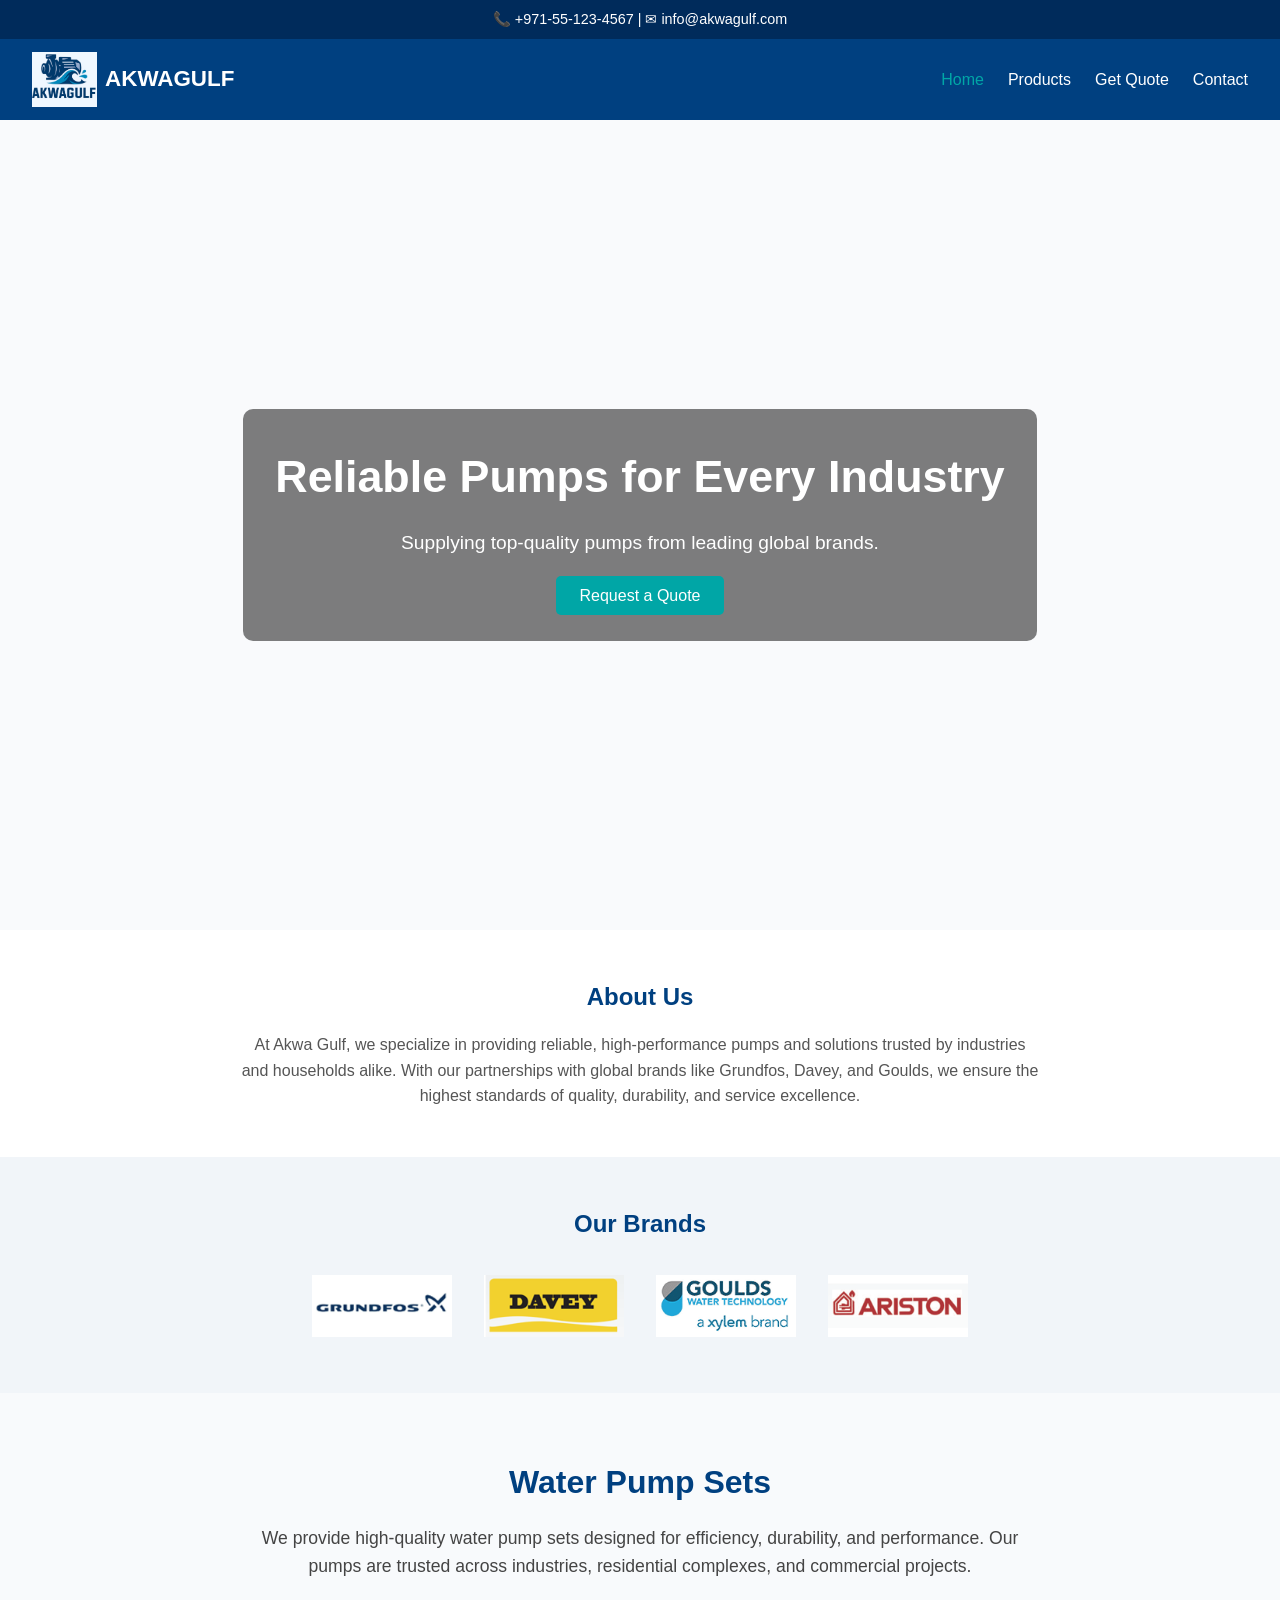
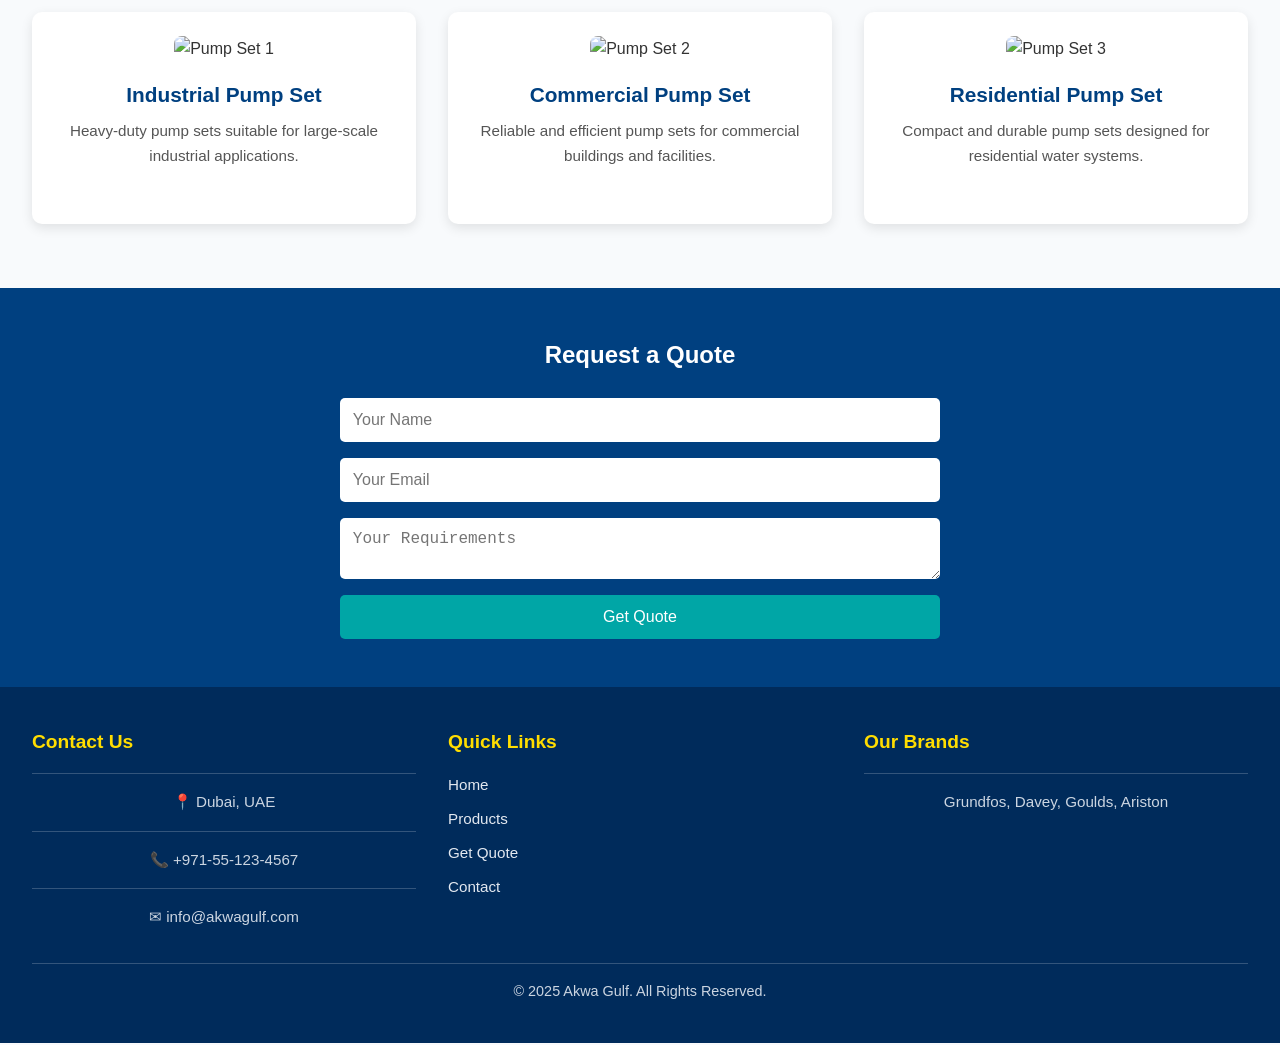
==== index.html @ b2e92715 "initial init" ====
<!DOCTYPE html>
<html lang="en">
<head>
  <meta charset="UTF-8">
  <title>Akwa Gulf - Pumps</title>
  <link rel="stylesheet" href="styles.css">
</head>
<body>
  <!-- Top Contact Bar -->
  <div class="topbar">
    <div class="container">
      <p>📞 +971-55-123-4567 | ✉ info@akwagulf.com</p>
    </div>
  </div>

  <!-- Navbar -->
  <header>
    <nav>
      <div class="logo">
        <img src="assets/Akwagulf Updated Logo - Deep Blue and Turquoise.png" alt="Akwa Gulf Logo">
        <span>AKWAGULF</span>
      </div>
      <ul>
        <li><a href="index.html" class="active">Home</a></li>
        <li><a href="products.html">Products</a></li>
        <li><a href="#getquote">Get Quote</a></li>
        <li><a href="contacts.html">Contact</a></li>
      </ul>
    </nav>
  </header>

  <!-- Hero -->
  <section class="hero">
    <div class="hero-overlay">
      <h1>Reliable Pumps for Every Industry</h1>
      <p>Supplying top-quality pumps from leading global brands.</p>
      <a href="#getquote" class="btn">Request a Quote</a>
    </div>
  </section>

  <!-- About Us -->
  <section class="about">
    <h2>About Us</h2>
    <p>
      At Akwa Gulf, we specialize in providing reliable, high-performance pumps and solutions
      trusted by industries and households alike. With our partnerships with global brands
      like Grundfos, Davey, and Goulds, we ensure the highest standards of quality,
      durability, and service excellence.
    </p>
  </section>

  <!-- Brands -->
  <section class="brands">
    <h2>Our Brands</h2>
    <div class="brand-list">
      <div><img src="assets/grundfos.png" alt="Grundfos"></div>
      <div><img src="assets/davey.png" alt="Davery"></div>
      <div><img src="assets/goulds.png" alt="Goulds"></div>
      <div><img src="assets/ariston.png" alt="Ariston"></div>
    </div>
  </section>
  <!-- Water Pump Sets Section -->
<section class="pump-sets">
  <h2>Water Pump Sets</h2>
  <p>We provide high-quality water pump sets designed for efficiency, durability, and performance. 
     Our pumps are trusted across industries, residential complexes, and commercial projects.</p>
  
  <div class="pump-grid">
    <div class="pump-box">
      <img src="https://via.placeholder.com/220x160" alt="Pump Set 1">
      <h4>Industrial Pump Set</h4>
      <p>Heavy-duty pump sets suitable for large-scale industrial applications.</p>
    </div>
    <div class="pump-box">
      <img src="https://via.placeholder.com/220x160" alt="Pump Set 2">
      <h4>Commercial Pump Set</h4>
      <p>Reliable and efficient pump sets for commercial buildings and facilities.</p>
    </div>
    <div class="pump-box">
      <img src="https://via.placeholder.com/220x160" alt="Pump Set 3">
      <h4>Residential Pump Set</h4>
      <p>Compact and durable pump sets designed for residential water systems.</p>
    </div>
  </div>
</section>


  <!-- Get Quote -->
  <section id="getquote" class="quote">
    <h2>Request a Quote</h2>
    <form>
      <input type="text" placeholder="Your Name" required>
      <input type="email" placeholder="Your Email" required>
      <textarea placeholder="Your Requirements"></textarea>
      <button type="submit">Get Quote</button>
    </form>
  </section>

  <!-- Footer -->
  <footer>
    <div class="footer-container">
      <div class="footer-col">
        <h4>Contact Us</h4>
        <p>📍 Dubai, UAE</p>
        <p>📞 +971-55-123-4567</p>
        <p>✉ info@akwagulf.com</p>
      </div>
      <div class="footer-col">
        <h4>Quick Links</h4>
        <ul>
          <li><a href="index.html">Home</a></li>
          <li><a href="products.html">Products</a></li>
          <li><a href="#getquote">Get Quote</a></li>
          <li><a href="contacts.html">Contact</a></li>
        </ul>
      </div>
      <div class="footer-col">
        <h4>Our Brands</h4>
        <p>Grundfos, Davey, Goulds, Ariston</p>
      </div>
    </div>
    <p>© 2025 Akwa Gulf. All Rights Reserved.</p>
  </footer>
</body>
</html>
---- styles.css ----
/* Reset */
* {
  margin: 0;
  padding: 0;
  box-sizing: border-box;
}
body {
  font-family: Arial, sans-serif;
  line-height: 1.6;
  background: #f9fafc;
  color: #333;
  overflow-x: hidden;
}

/* Topbar */
.topbar {
  background: #002B5B;
  color: white;
  padding: 0.5rem;
  font-size: 0.9rem;
  text-align: center;
}

/* Navbar */
nav {
  display: flex;
  align-items: center;
  justify-content: space-between;
  background: #004080;
  padding: 0.8rem 2rem;
  position: sticky;
  top: 0;
  z-index: 1000;
}
.logo {
  display: flex;
  align-items: center;
  gap: 0.5rem;
  font-weight: bold;
  color: white;
  font-size: 1.4rem;
}
.logo img {
  height: 55px;
  width: auto;
}
nav ul {
  list-style: none;
  display: flex;
  gap: 1.5rem;
}
nav a {
  color: white;
  text-decoration: none;
  font-weight: 500;
  transition: color 0.3s;
}
nav a:hover, nav a.active {
  color: #00A6A6;
}

/* Hero */
.hero {
  background: url("https://source.unsplash.com/1600x900/?water,pump,industry") no-repeat center center/cover;
  height: 90vh;
  position: relative;
  display: flex;
  justify-content: center;
  align-items: center;
}
.hero-overlay {
  text-align: center;
  background: rgba(0,0,0,0.5);
  padding: 2rem;
  border-radius: 10px;
  color: white;
}
.hero-overlay h1 {
  font-size: 2.8rem;
  margin-bottom: 1rem;
}
.hero-overlay p {
  font-size: 1.2rem;
  margin-bottom: 1.5rem;
}
.btn {
  background: #00A6A6;
  color: white;
  padding: 0.7rem 1.5rem;
  border-radius: 5px;
  text-decoration: none;
  transition: background 0.3s;
}
.btn:hover {
  background: #008080;
}

/* About Us */
.about {
  padding: 3rem 2rem;
  text-align: center;
  background: #fff;
}
.about h2 {
  color: #004080;
  margin-bottom: 1rem;
}
.about p {
  max-width: 800px;
  margin: auto;
  color: #555;
}

/* Brands */
.brands {
  padding: 3rem 2rem;
  text-align: center;
  background: #f1f5f9;
}
.brands h2 {
  margin-bottom: 2rem;
  color: #004080;
}
.brand-list {
  display: flex;
  justify-content: center;
  gap: 2rem;
  flex-wrap: wrap;
}
.brand-list img {
  max-width: 140px;
  filter: grayscale(20%);
  transition: transform 0.3s, filter 0.3s;
}
.brand-list img:hover {
  transform: scale(1.05);
  filter: none;
}

/* Get Quote */
.quote {
  background: #004080;
  color: white;
  padding: 3rem 2rem;
  text-align: center;
}
.quote h2 {
  margin-bottom: 1.5rem;
}
.quote form {
  max-width: 600px;
  margin: auto;
  display: flex;
  flex-direction: column;
  gap: 1rem;
}
.quote input, .quote textarea {
  padding: 0.8rem;
  border: none;
  border-radius: 5px;
  font-size: 1rem;
}
.quote button {
  background: #00A6A6;
  border: none;
  padding: 0.8rem;
  color: white;
  font-size: 1rem;
  border-radius: 5px;
  cursor: pointer;
  transition: background 0.3s;
}
.quote button:hover {
  background: #008080;
}

/* Footer */
footer {
  background: #002B5B;
  color: white;
  padding: 2.5rem 2rem;
  margin-top: auto;
}
.footer-container {
  display: grid;
  grid-template-columns: repeat(auto-fit, minmax(240px, 1fr));
  gap: 2rem;
  margin-bottom: 1.5rem;
}
.footer-col h4 {
  margin-bottom: 1rem;
  font-size: 1.2rem;
  color: #FFDD00;
}
.footer-col p, 
.footer-col ul li {
  font-size: 0.95rem;
  margin-bottom: 0.6rem;
}
.footer-col ul {
  list-style: none;
  padding: 0;
}
.footer-col ul li a {
  color: #e2e8f0;
  text-decoration: none;
  transition: color 0.3s;
}
.footer-col ul li a:hover {
  color: #FF6B00;
}
footer p {
  text-align: center;
  font-size: 0.9rem;
  border-top: 1px solid rgba(255,255,255,0.2);
  padding-top: 1rem;
  margin-top: 1rem;
  color: #cbd5e1;
}
/* Water Pump Sets Section */
.pump-sets {
  padding: 4rem 2rem;
  background: #f8fafc;
  text-align: center;
}

.pump-sets h2 {
  font-size: 2rem;
  color: #004080;
  margin-bottom: 1rem;
}

.pump-sets p {
  font-size: 1.1rem;
  color: #444;
  max-width: 800px;
  margin: 0 auto 2rem;
}

.pump-grid {
  display: grid;
  grid-template-columns: repeat(auto-fit, minmax(250px, 1fr));
  gap: 2rem;
}

.pump-box {
  background: #ffffff;
  padding: 1.5rem;
  border-radius: 10px;
  box-shadow: 0px 4px 12px rgba(0,0,0,0.1);
  transition: transform 0.3s ease, box-shadow 0.3s ease;
}

.pump-box:hover {
  transform: translateY(-5px);
  box-shadow: 0px 6px 16px rgba(0,0,0,0.15);
}

.pump-box img {
  width: 100%;
  border-radius: 8px;
  margin-bottom: 1rem;
}

.pump-box h4 {
  font-size: 1.3rem;
  color: #004080;
  margin-bottom: 0.5rem;
}

.pump-box p {
  font-size: 0.95rem;
  color: #555;
}
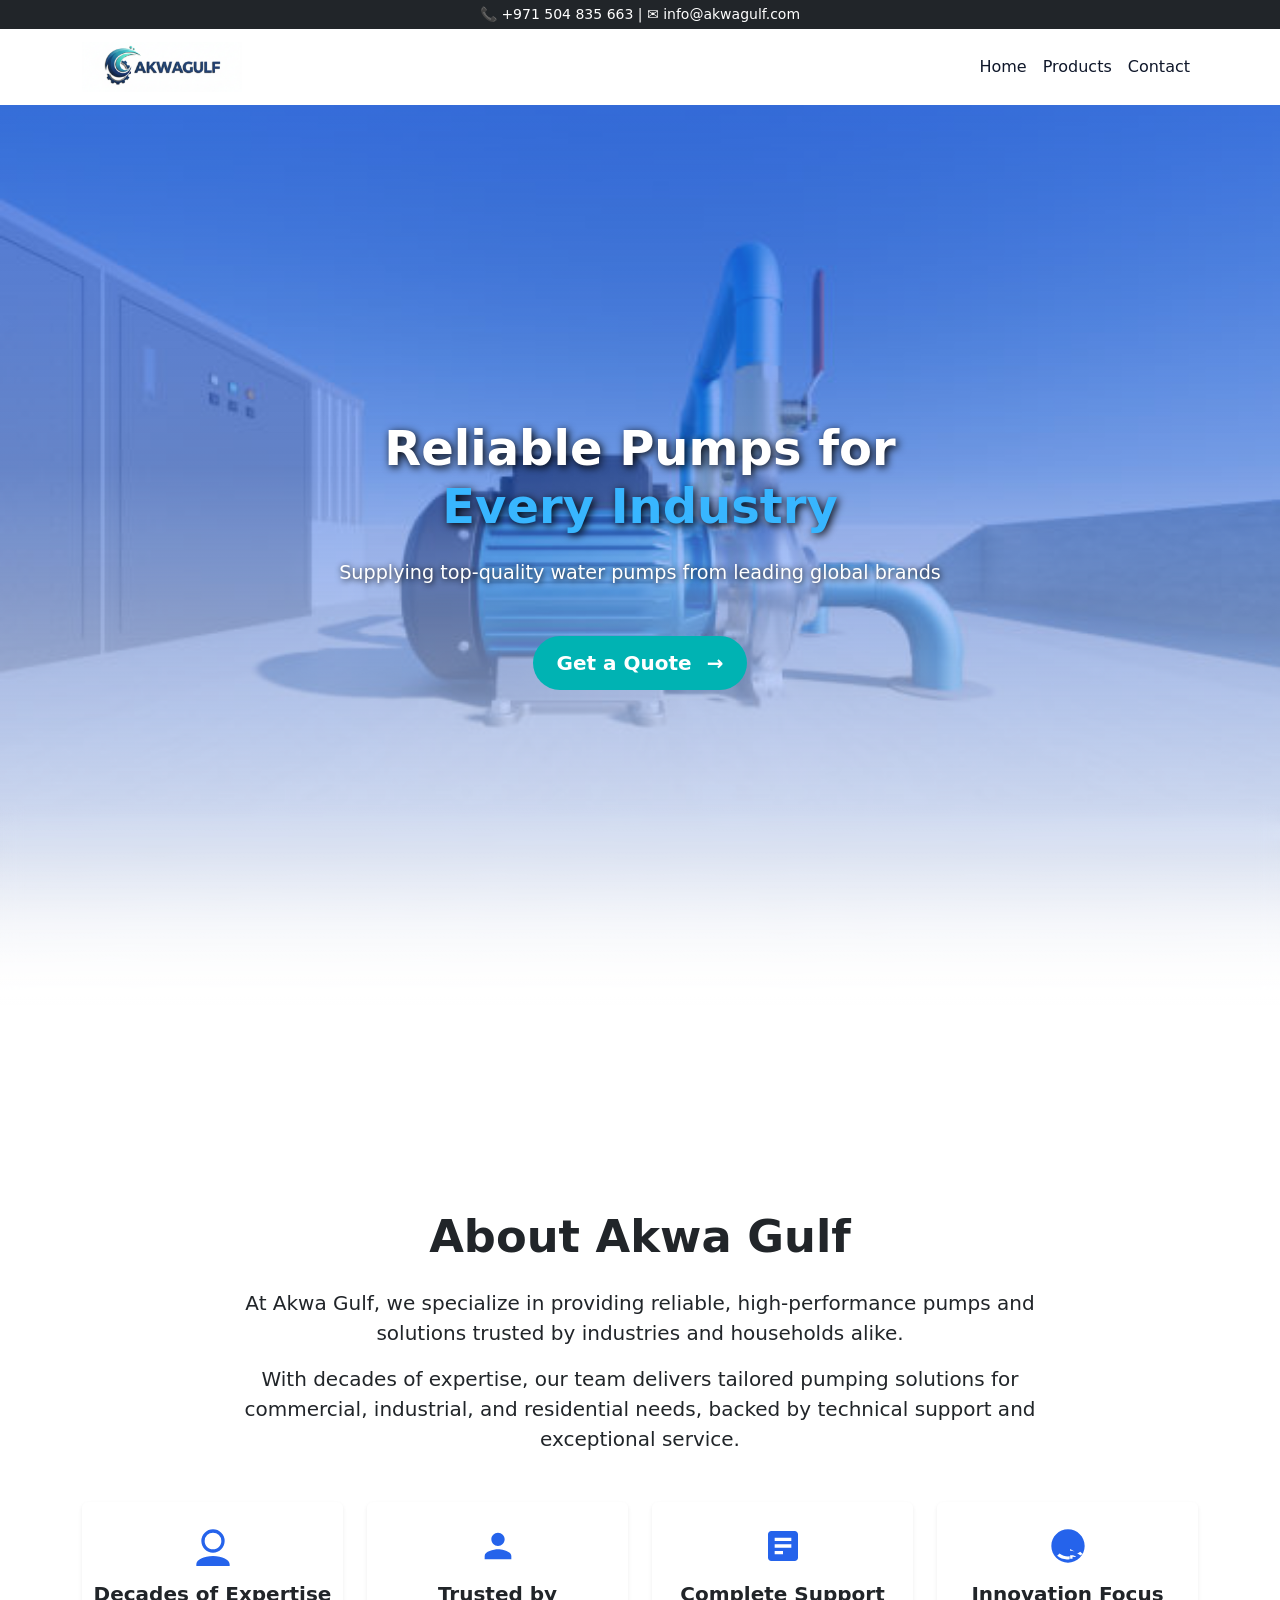
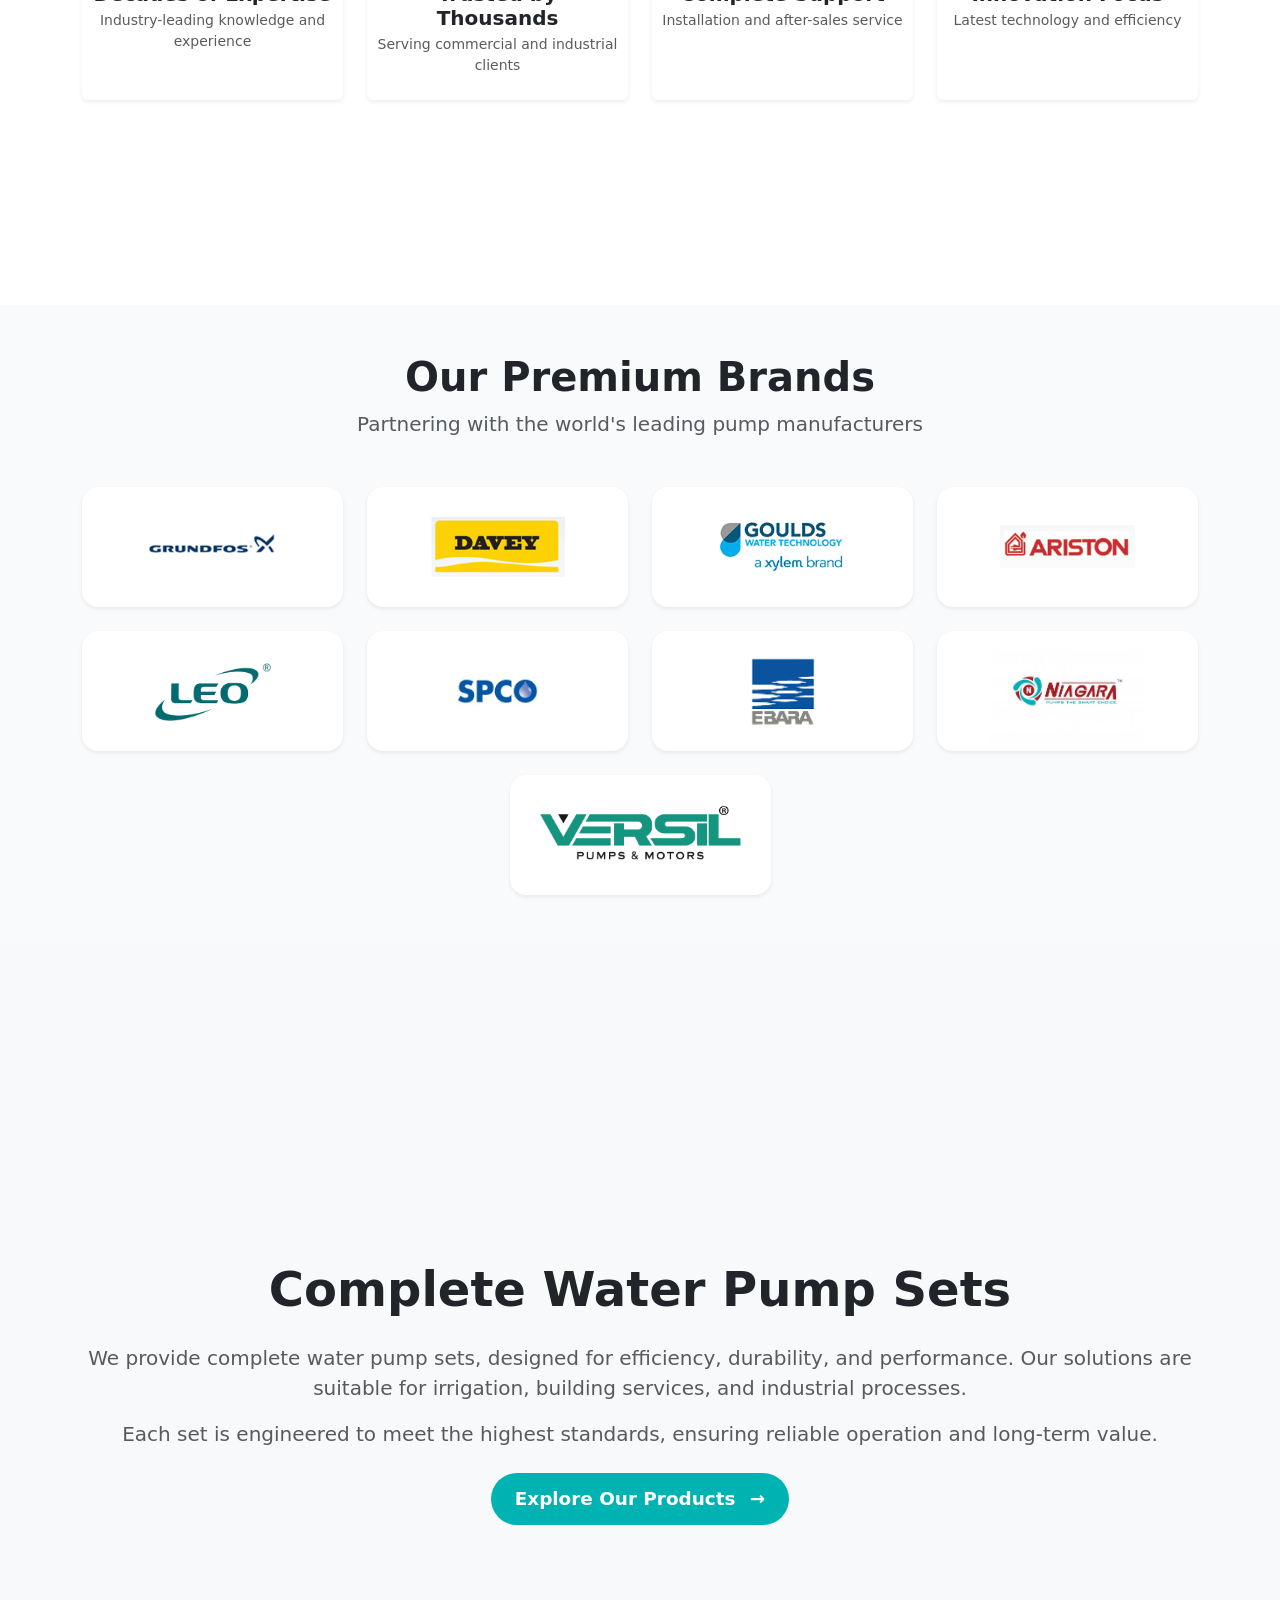
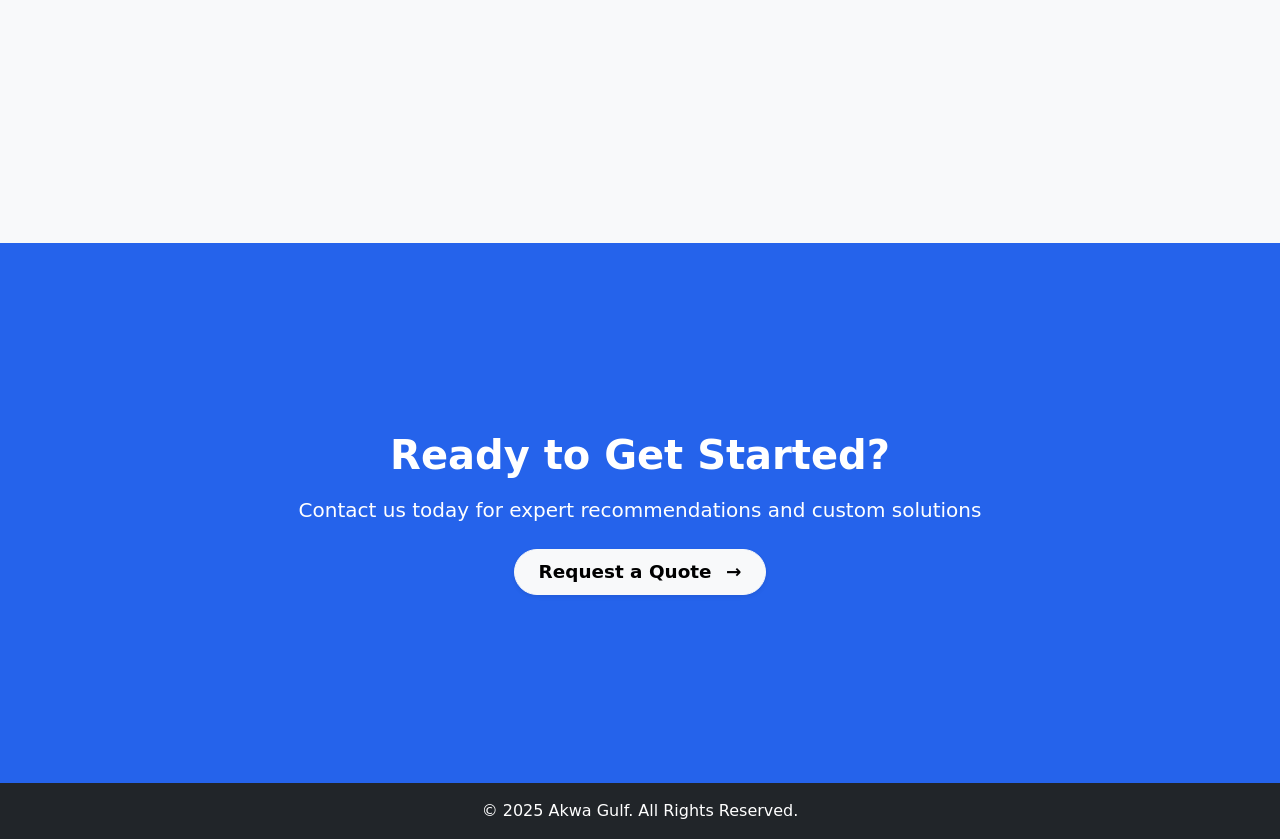
==== commit 8481927a: "Add files via upload Replace old website with latest Hostinger backup" ====
--- a/index.html
+++ b/index.html
@@ -1,125 +1,207 @@
-<!DOCTYPE html>
-<html lang="en">
-<head>
-  <meta charset="UTF-8">
-  <title>Akwa Gulf - Pumps</title>
-  <link rel="stylesheet" href="styles.css">
-</head>
-<body>
-  <!-- Top Contact Bar -->
-  <div class="topbar">
-    <div class="container">
-      <p>📞 +971-55-123-4567 | ✉ info@akwagulf.com</p>
-    </div>
-  </div>
-
-  <!-- Navbar -->
-  <header>
-    <nav>
-      <div class="logo">
-        <img src="assets/Akwagulf Updated Logo - Deep Blue and Turquoise.png" alt="Akwa Gulf Logo">
-        <span>AKWAGULF</span>
-      </div>
-      <ul>
-        <li><a href="index.html" class="active">Home</a></li>
-        <li><a href="products.html">Products</a></li>
-        <li><a href="#getquote">Get Quote</a></li>
-        <li><a href="contacts.html">Contact</a></li>
-      </ul>
-    </nav>
-  </header>
-
-  <!-- Hero -->
-  <section class="hero">
-    <div class="hero-overlay">
-      <h1>Reliable Pumps for Every Industry</h1>
-      <p>Supplying top-quality pumps from leading global brands.</p>
-      <a href="#getquote" class="btn">Request a Quote</a>
-    </div>
-  </section>
-
-  <!-- About Us -->
-  <section class="about">
-    <h2>About Us</h2>
-    <p>
-      At Akwa Gulf, we specialize in providing reliable, high-performance pumps and solutions
-      trusted by industries and households alike. With our partnerships with global brands
-      like Grundfos, Davey, and Goulds, we ensure the highest standards of quality,
-      durability, and service excellence.
-    </p>
-  </section>
-
-  <!-- Brands -->
-  <section class="brands">
-    <h2>Our Brands</h2>
-    <div class="brand-list">
-      <div><img src="assets/grundfos.png" alt="Grundfos"></div>
-      <div><img src="assets/davey.png" alt="Davery"></div>
-      <div><img src="assets/goulds.png" alt="Goulds"></div>
-      <div><img src="assets/ariston.png" alt="Ariston"></div>
-    </div>
-  </section>
-  <!-- Water Pump Sets Section -->
-<section class="pump-sets">
-  <h2>Water Pump Sets</h2>
-  <p>We provide high-quality water pump sets designed for efficiency, durability, and performance. 
-     Our pumps are trusted across industries, residential complexes, and commercial projects.</p>
-  
-  <div class="pump-grid">
-    <div class="pump-box">
-      <img src="https://via.placeholder.com/220x160" alt="Pump Set 1">
-      <h4>Industrial Pump Set</h4>
-      <p>Heavy-duty pump sets suitable for large-scale industrial applications.</p>
-    </div>
-    <div class="pump-box">
-      <img src="https://via.placeholder.com/220x160" alt="Pump Set 2">
-      <h4>Commercial Pump Set</h4>
-      <p>Reliable and efficient pump sets for commercial buildings and facilities.</p>
-    </div>
-    <div class="pump-box">
-      <img src="https://via.placeholder.com/220x160" alt="Pump Set 3">
-      <h4>Residential Pump Set</h4>
-      <p>Compact and durable pump sets designed for residential water systems.</p>
-    </div>
-  </div>
-</section>
-
-
-  <!-- Get Quote -->
-  <section id="getquote" class="quote">
-    <h2>Request a Quote</h2>
-    <form>
-      <input type="text" placeholder="Your Name" required>
-      <input type="email" placeholder="Your Email" required>
-      <textarea placeholder="Your Requirements"></textarea>
-      <button type="submit">Get Quote</button>
-    </form>
-  </section>
-
-  <!-- Footer -->
-  <footer>
-    <div class="footer-container">
-      <div class="footer-col">
-        <h4>Contact Us</h4>
-        <p>📍 Dubai, UAE</p>
-        <p>📞 +971-55-123-4567</p>
-        <p>✉ info@akwagulf.com</p>
-      </div>
-      <div class="footer-col">
-        <h4>Quick Links</h4>
-        <ul>
-          <li><a href="index.html">Home</a></li>
-          <li><a href="products.html">Products</a></li>
-          <li><a href="#getquote">Get Quote</a></li>
-          <li><a href="contacts.html">Contact</a></li>
-        </ul>
-      </div>
-      <div class="footer-col">
-        <h4>Our Brands</h4>
-        <p>Grundfos, Davey, Goulds, Ariston</p>
-      </div>
-    </div>
-    <p>© 2025 Akwa Gulf. All Rights Reserved.</p>
-  </footer>
-</body>
-</html>
+<!DOCTYPE html>
+<html lang="en">
+<head>
+  <meta charset="UTF-8">
+  <meta name="viewport" content="width=device-width, initial-scale=1.0">
+  <title>Akwa Gulf - Home</title>
+  <link href="https://cdn.jsdelivr.net/npm/bootstrap@5.3.2/dist/css/bootstrap.min.css" rel="stylesheet">
+  <link rel="stylesheet" href="custom.css">
+  <link href="https://cdn.jsdelivr.net/npm/aos@2.3.4/dist/aos.css" rel="stylesheet">
+  <meta name="google-site-verification" content="6YBeqknxDlxP8BwR0KcgpvpW7hSw1EAXUhiTFwadtOM" />
+</head>
+<body>
+
+  <!-- Top Bar -->
+  <div class="bg-dark text-white py-1 small text-center">
+    📞 +971 504 835 663 | ✉ info@akwagulf.com
+  </div>
+
+  <!-- Navbar -->
+  <nav class="navbar navbar-expand-lg navbar-light bg-white shadow-sm">
+  <div class="container">
+    <a class="navbar-brand" href="/">
+      <img src="assets/logo.png" alt="Akwa Gulf Logo" class="site-logo">
+    </a>
+
+    <button class="navbar-toggler" type="button" data-bs-toggle="collapse" data-bs-target="#navbarNav"
+            aria-controls="navbarNav" aria-expanded="false" aria-label="Toggle navigation">
+      <span class="navbar-toggler-icon"></span>
+    </button>
+
+    <div class="collapse navbar-collapse justify-content-end" id="navbarNav">
+      <ul class="navbar-nav">
+        <li class="nav-item"><a class="nav-link" href="/">Home</a></li>
+        <li class="nav-item"><a class="nav-link" href="/products">Products</a></li>
+        <li class="nav-item"><a class="nav-link" href="/contact">Contact</a></li>
+      </ul>
+    </div>
+  </div>
+</nav>
+
+  <!-- Hero with gradient overlay and smooth transition to white -->
+<section class="hero d-flex align-items-center justify-content-center text-white text-center position-relative" style="background: url('assets/waterpump3.jpg') no-repeat center center/cover; min-height: 100vh; overflow: hidden;">
+  <div style="position:absolute;inset:0;z-index:1;background:linear-gradient(to bottom,rgba(37,99,235,0.7) 0%,rgba(37,99,235,0.5) 40%,rgba(255,255,255,0.95) 100%);" data-aos="fade"></div>
+  <div class="container position-relative" style="z-index:2;" data-aos="fade-up">
+    <h1 class="display-1 fw-bold mb-4" style="text-shadow: 2px 2px 8px #000">
+      Reliable Pumps for<br>
+      <span style="color:#38b6ff;">Every Industry</span>
+    </h1>
+    <p class="lead mb-5" style="text-shadow: 1px 1px 6px #000">Supplying top-quality water pumps from leading global brands</p>
+    <a href="contact.html" class="btn btn-primary btn-lg rounded-pill px-4">Get a Quote <span class="ms-2">&rarr;</span></a>
+  </div>
+</section>
+
+  <!-- About Section with top fade transition -->
+<section class="about-section d-flex align-items-center justify-content-center text-center position-relative" style="min-height: 100vh; background: #fff;" data-aos="fade-up">
+  <div style="position:absolute;top:-60px;left:0;right:0;height:60px;z-index:1;background:linear-gradient(to bottom,rgba(255,255,255,0) 0%,#fff 100%);"></div>
+  <div class="container position-relative" style="z-index:2;">
+    <h2 class="mb-4 fw-bold" style="font-size:2.8rem;">About Akwa Gulf</h2>
+    <p class="mb-3 fs-5" style="max-width: 800px; margin: 0 auto;">
+      At Akwa Gulf, we specialize in providing reliable, high-performance pumps and solutions trusted by industries and households alike.
+    </p>
+    <p class="mb-5 fs-5" style="max-width: 800px; margin: 0 auto;">
+      With decades of expertise, our team delivers tailored pumping solutions for commercial, industrial, and residential needs, backed by technical support and exceptional service.
+    </p>
+    <div class="row justify-content-center g-4">
+      <div class="col-6 col-md-3">
+        <div class="bg-white rounded shadow-sm py-4 px-2 h-100">
+          <div class="mb-3">
+            <svg width="40" height="40" fill="#2563eb" viewBox="0 0 24 24"><path d="M12 2a7 7 0 0 1 7 7c0 3.866-3.134 7-7 7s-7-3.134-7-7a7 7 0 0 1 7-7zm0 2a5 5 0 0 0-5 5c0 2.757 2.243 5 5 5s5-2.243 5-5a5 5 0 0 0-5-5zm0 14c5.523 0 10 2.239 10 5v1H2v-1c0-2.761 4.477-5 10-5z"/></svg>
+          </div>
+          <h5 class="fw-bold mb-1">Decades of Expertise</h5>
+          <div class="text-muted small">Industry-leading knowledge and experience</div>
+        </div>
+      </div>
+      <div class="col-6 col-md-3">
+        <div class="bg-white rounded shadow-sm py-4 px-2 h-100">
+          <div class="mb-3">
+            <svg width="40" height="40" fill="#2563eb" viewBox="0 0 24 24"><path d="M12 12c2.21 0 4-1.79 4-4s-1.79-4-4-4-4 1.79-4 4 1.79 4 4 4zm0 2c-2.67 0-8 1.34-8 4v2h16v-2c0-2.66-5.33-4-8-4z"/></svg>
+          </div>
+          <h5 class="fw-bold mb-1">Trusted by Thousands</h5>
+          <div class="text-muted small">Serving commercial and industrial clients</div>
+        </div>
+      </div>
+      <div class="col-6 col-md-3">
+        <div class="bg-white rounded shadow-sm py-4 px-2 h-100">
+          <div class="mb-3">
+            <svg width="40" height="40" fill="#2563eb" viewBox="0 0 24 24"><path d="M19 3H5c-1.1 0-2 .9-2 2v14c0 1.1.9 2 2 2h14c1.1 0 2-.9 2-2V5c0-1.1-.9-2-2-2zm-7 14H7v-2h5v2zm5-4H7v-2h10v2zm0-4H7V7h10v2z"/></svg>
+          </div>
+          <h5 class="fw-bold mb-1">Complete Support</h5>
+          <div class="text-muted small">Installation and after-sales service</div>
+        </div>
+      </div>
+      <div class="col-6 col-md-3">
+        <div class="bg-white rounded shadow-sm py-4 px-2 h-100">
+          <div class="mb-3">
+            <svg width="40" height="40" fill="#2563eb" viewBox="0 0 24 24"><path d="M12 2C6.48 2 2 6.48 2 12s4.48 10 10 10 10-4.48 10-10S17.52 2 12 2zm1 17.93c-2.83.48-5.48-.3-7.5-2.02l1.43-1.43c1.73 1.25 3.9 1.95 6.07 1.7V19.93zm6.36-2.02c-1.73 1.25-3.9 1.95-6.07 1.7v-2.02c2.17-.25 4.34-.95 6.07-2.2l1.43 1.43c-1.73 1.25-3.9 1.95-6.07 1.7v2.02zm-1.43-1.43c-1.73-1.25-3.9-1.95-6.07-1.7v2.02c2.17.25 4.34.95 6.07 2.2l1.43-1.43c-1.73-1.25-3.9-1.95-6.07-1.7v-2.02z"/></svg>
+          </div>
+          <h5 class="fw-bold mb-1">Innovation Focus</h5>
+          <div class="text-muted small">Latest technology and efficiency</div>
+        </div>
+      </div>
+    </div>
+  </div>
+</section>
+
+  <!-- Brands Section: Card style, equal size, shadow, centered, subtitle -->
+<section class="py-5" style="background: #f8fafc;" data-aos="fade-up">
+  <div class="container">
+    <h2 class="fw-bold text-center mb-2" style="font-size:2.5rem;">Our Premium Brands</h2>
+    <p class="text-center text-muted mb-5 fs-5">Partnering with the world's leading pump manufacturers</p>
+    <div class="row justify-content-center g-4">
+      <div class="col-6 col-md-4 col-lg-3">
+        <div class="bg-white rounded-4 shadow-sm d-flex align-items-center justify-content-center p-4" style="height:120px;">
+          <img src="assets/grundfos.png" alt="Grundfos" style="max-height:60px; max-width:100%;">
+        </div>
+      </div>
+      <div class="col-6 col-md-4 col-lg-3">
+        <div class="bg-white rounded-4 shadow-sm d-flex align-items-center justify-content-center p-4" style="height:120px;">
+          <img src="assets/davey.png" alt="Davey" style="max-height:60px; max-width:100%;">
+        </div>
+      </div>
+      <div class="col-6 col-md-4 col-lg-3">
+        <div class="bg-white rounded-4 shadow-sm d-flex align-items-center justify-content-center p-4" style="height:120px;">
+          <img src="assets/goulds.png" alt="Goulds" style="max-height:60px; max-width:100%;">
+        </div>
+      </div>
+      <div class="col-6 col-md-4 col-lg-3">
+        <div class="bg-white rounded-4 shadow-sm d-flex align-items-center justify-content-center p-4" style="height:120px;">
+          <img src="assets/ariston.png" alt="Ariston" style="max-height:60px; max-width:100%;">
+        </div>
+      </div>
+     
+      <div class="col-6 col-md-4 col-lg-3">
+        <div class="bg-white rounded-4 shadow-sm d-flex align-items-center justify-content-center p-4" style="height:120px;">
+          <img src="assets/leo logo.png" alt="Leo" style="max-height:60px; max-width:100%;">
+        </div>
+      </div>
+      <div class="col-6 col-md-4 col-lg-3">
+        <div class="bg-white rounded-4 shadow-sm d-flex align-items-center justify-content-center p-4" style="height:120px;">
+          <img src="assets/spco logo.jpeg" alt="Spco" style="max-height:60px; max-width:100%;">
+        </div>
+      </div>
+     <div class="col-6 col-md-4 col-lg-3">
+  <div class="bg-white rounded-4 shadow-sm d-flex align-items-center justify-content-center p-4" style="height:120px;">
+    <img src="assets/ebara logo.png" alt="Ebara" style="max-height:110px; max-width:100%; object-fit:contain;">
+  </div>
+</div>
+
+<div class="col-6 col-md-4 col-lg-3">
+  <div class="bg-white rounded-4 shadow-sm d-flex align-items-center justify-content-center p-4" style="height:120px;">
+    <img src="assets/niagara logo.jpg" alt="Niagara" style="max-height:110px; max-width:100%; object-fit:contain;">
+  </div>
+</div>
+      <div class="col-6 col-md-4 col-lg-3">
+        <div class="bg-white rounded-4 shadow-sm d-flex align-items-center justify-content-center p-4" style="height:120px;">
+          <img src="assets/versil logo 3.png" alt="Versel" style="max-height:60px; max-width:100%;">
+        </div>
+      </div>
+    
+    </div>
+  </div>
+</section>
+
+  
+ <!-- Water Pump Sets -->
+<section class="d-flex align-items-center justify-content-center text-center" style="min-height: 100vh; background: #f8f9fa;" data-aos="fade-up">
+  <div class="container">
+    <h2 class="mb-4 fw-bold display-5 text-dark">Complete Water Pump Sets</h2>
+    <p class="mb-3 fs-5 text-muted">
+      We provide complete water pump sets, designed for efficiency, durability, and performance. Our solutions are suitable for irrigation, building services, and industrial processes.
+    </p>
+    <p class="mb-4 fs-5 text-muted">
+      Each set is engineered to meet the highest standards, ensuring reliable operation and long-term value.
+    </p>
+    <a href="products.html" class="btn btn-primary btn-lg rounded-pill px-4 fw-semibold" style="font-size:1.15rem;">
+      Explore Our Products <span class="ms-2">&rarr;</span>
+    </a>
+  </div>
+</section>
+
+  <!-- Get Quote (Ready to Get Started Section) -->
+<section id="quote" class="d-flex align-items-center justify-content-center text-center" style="min-height: 60vh; background: #2563eb;" data-aos="fade-up">
+  <div class="container">
+    <h2 class="fw-bold text-white mb-3" style="font-size:2.5rem;">Ready to Get Started?</h2>
+    <p class="text-white fs-5 mb-4">Contact us today for expert recommendations and custom solutions</p>
+    <a href="contact.html" class="btn btn-light btn-lg rounded-pill px-4 py-2 fw-semibold shadow-sm" style="font-size:1.15rem;">
+      Request a Quote <span class="ms-2">&rarr;</span>
+    </a>
+  </div>
+</section>
+
+  <!-- Footer -->
+  <footer class="bg-dark text-white py-3 text-center">
+    <p class="mb-0">© 2025 Akwa Gulf. All Rights Reserved.</p>
+  </footer>
+
+  <script src="https://cdn.jsdelivr.net/npm/bootstrap@5.3.2/dist/js/bootstrap.bundle.min.js"></script>
+  <!-- Before your closing </body> tag -->
+<script src="https://cdn.jsdelivr.net/npm/aos@2.3.4/dist/aos.js"></script>
+<script>
+  AOS.init({
+    duration: 900,
+    once: true
+  });
+</script>
+</body>
+</html>
--- a/custom.css
+++ b/custom.css
@@ -0,0 +1,844 @@
+:root {
+  --primary-color: #004080;   /* Deep Blue */
+  --secondary-color: #00b3b3; /* Turquoise */
+}
+
+/* Smooth scrolling and reset */
+html {
+  scroll-behavior: smooth;
+}
+
+body {
+  margin: 0;
+  padding: 0;
+  overflow-x: hidden;
+}
+
+/* Section transition effects */
+section {
+  position: relative;
+  overflow: hidden;
+}
+
+section::before {
+  content: '';
+  position: absolute;
+  top: 0;
+  left: 0;
+  right: 0;
+  bottom: 0;
+  background: linear-gradient(45deg, 
+    rgba(255,255,255,0.1) 0%, 
+    rgba(255,255,255,0.05) 25%, 
+    transparent 50%, 
+    rgba(255,255,255,0.05) 75%, 
+    rgba(255,255,255,0.1) 100%);
+  opacity: 0;
+  transition: opacity 0.8s ease-in-out;
+  pointer-events: none;
+  z-index: 1;
+}
+
+section:hover::before {
+  opacity: 1;
+}
+
+/* Comprehensive scroll animations */
+.fade-in {
+  opacity: 0;
+  transform: translateY(30px);
+  transition: all 0.8s ease-in-out;
+}
+
+.fade-in.visible {
+  opacity: 1;
+  transform: translateY(0);
+}
+
+/* Text animations */
+.text-animate {
+  opacity: 0;
+  transform: translateY(20px);
+  transition: all 0.6s ease-out;
+}
+
+.text-animate.visible {
+  opacity: 1;
+  transform: translateY(0);
+}
+
+/* Image animations */
+.img-animate {
+  opacity: 0;
+  transform: scale(0.8) translateY(20px);
+  transition: all 0.7s ease-out;
+}
+
+.img-animate.visible {
+  opacity: 1;
+  transform: scale(1) translateY(0);
+}
+
+/* Icon animations */
+.icon-animate {
+  opacity: 0;
+  transform: translateY(30px) rotate(-10deg);
+  transition: all 0.6s ease-out;
+}
+
+.icon-animate.visible {
+  opacity: 1;
+  transform: translateY(0) rotate(0deg);
+}
+
+/* Staggered animations for multiple elements */
+.stagger-1 { transition-delay: 0.1s; }
+.stagger-2 { transition-delay: 0.2s; }
+.stagger-3 { transition-delay: 0.3s; }
+.stagger-4 { transition-delay: 0.4s; }
+.stagger-5 { transition-delay: 0.5s; }
+.stagger-6 { transition-delay: 0.6s; }
+
+/* Slide animations */
+.slide-left {
+  opacity: 0;
+  transform: translateX(-50px);
+  transition: all 0.7s ease-out;
+}
+
+.slide-left.visible {
+  opacity: 1;
+  transform: translateX(0);
+}
+
+.slide-right {
+  opacity: 0;
+  transform: translateX(50px);
+  transition: all 0.7s ease-out;
+}
+
+.slide-right.visible {
+  opacity: 1;
+  transform: translateX(0);
+}
+
+/* Form animations */
+.form-animate {
+  opacity: 0;
+  transform: translateY(40px) scale(0.95);
+  transition: all 0.8s ease-out;
+}
+
+.form-animate.visible {
+  opacity: 1;
+  transform: translateY(0) scale(1);
+}
+
+/* Cloudy transition effect */
+.cloudy-transition {
+  position: relative;
+}
+
+.cloudy-transition::after {
+  content: '';
+  position: absolute;
+  top: -50px;
+  left: 0;
+  right: 0;
+  height: 100px;
+  background: linear-gradient(to bottom, 
+    rgba(248,249,250,0.8) 0%, 
+    rgba(248,249,250,0.4) 50%, 
+    transparent 100%);
+  border-radius: 0 0 50% 50%;
+  animation: cloudFloat 3s ease-in-out infinite;
+}
+
+@keyframes cloudFloat {
+  0%, 100% { transform: translateY(0px) scale(1); }
+  50% { transform: translateY(-10px) scale(1.02); }
+}
+
+@keyframes heroCloudFloat {
+  0%, 100% { 
+    transform: translateY(0px) scale(1); 
+    opacity: 0.8;
+  }
+  50% { 
+    transform: translateY(-15px) scale(1.05); 
+    opacity: 1;
+  }
+}
+
+.navbar.bg-primary {
+   background-color: white !important;
+}
+
+/* Hero Section */
+.hero {
+  background: linear-gradient(rgba(0,0,0,0.5), rgba(0,0,0,0.5)), 
+              url('images/hero-bg.jpg') center/cover no-repeat;
+  color: white;
+  text-align: center;
+  height: 100vh;
+  width: 100vw;
+  display: flex;
+  align-items: center;
+  justify-content: center;
+  position: relative;
+  overflow: hidden;
+  margin: 0;
+  padding: 0;
+}
+
+.hero-content {
+  position: relative;
+  z-index: 2;
+  max-width: 800px;
+  padding: 0 20px;
+}
+
+/* Hero cloudy transition effect */
+.hero::after {
+  content: '';
+  position: absolute;
+  bottom: 0;
+  left: 0;
+  right: 0;
+  height: 200px;
+  background: linear-gradient(to bottom, 
+    transparent 0%, 
+    rgba(255,255,255,0.1) 20%, 
+    rgba(255,255,255,0.3) 40%, 
+    rgba(255,255,255,0.6) 60%, 
+    rgba(255,255,255,0.8) 80%, 
+    rgba(255,255,255,0.95) 100%);
+  backdrop-filter: blur(10px);
+  -webkit-backdrop-filter: blur(10px);
+  animation: heroCloudFloat 4s ease-in-out infinite;
+  z-index: 1;
+}
+
+.hero h1 {
+  font-size: 3rem;
+  font-weight: bold;
+}
+.hero h1 span {
+  color: #2bb2ff;
+}
+.hero p {
+  margin: 20px 0;
+  font-size: 1.2rem;
+}
+.btn-primary {
+  background: #2b6eff;
+  color: white;
+  padding: 12px 25px;
+  border-radius: 30px;
+  text-decoration: none;
+  font-weight: 600;
+  transition: 0.3s;
+}
+.btn-primary:hover {
+  background: #1d4ed8;
+}
+
+/* About Section */
+.about {
+  padding: 80px 20px;
+  text-align: center;
+}
+.about h2 {
+  font-size: 2rem;
+  margin-bottom: 15px;
+}
+.about p {
+  max-width: 800px;
+  margin: 10px auto;
+  color: #555;
+  font-size: 1.1rem;
+}
+
+/* Features */
+.features {
+  display: grid;
+  grid-template-columns: repeat(auto-fit, minmax(250px, 1fr));
+  gap: 30px;
+  margin-top: 50px;
+}
+.feature {
+  padding: 30px 20px;
+  background: rgba(255,255,255,0.8);
+  border-radius: 15px;
+  box-shadow: 0 5px 15px rgba(0,0,0,0.1);
+  transition: all 0.3s ease;
+  position: relative;
+  overflow: hidden;
+}
+.feature::before {
+  content: '';
+  position: absolute;
+  top: 0;
+  left: -100%;
+  width: 100%;
+  height: 100%;
+  background: linear-gradient(90deg, transparent, rgba(255,255,255,0.4), transparent);
+  transition: left 0.5s;
+}
+.feature:hover::before {
+  left: 100%;
+}
+.feature:hover {
+  transform: translateY(-5px);
+  box-shadow: 0 10px 25px rgba(0,0,0,0.15);
+}
+.feature i {
+  font-size: 3rem;
+  color: var(--primary-color);
+  margin-bottom: 15px;
+  display: block;
+  transition: all 0.3s ease;
+}
+.feature:hover i {
+  transform: scale(1.1);
+  color: var(--secondary-color);
+}
+.feature h3 {
+  font-size: 1.4rem;
+  margin-bottom: 12px;
+  color: var(--primary-color);
+  font-weight: 600;
+}
+.feature p {
+  color: #666;
+  line-height: 1.6;
+}
+
+.text-primary {
+  color: var(--primary-color) !important;
+}
+
+.btn-primary {
+  background-color: var(--secondary-color);
+  border: none;
+}
+
+.btn-primary:hover {
+  background-color: #008080;
+}
+
+footer {
+  background: var(--primary-color);
+}
+
+/* Products Page Styles */
+.products-hero {
+  background: linear-gradient(135deg, #f8f9fa 0%, #e9ecef 100%);
+  padding: 80px 0;
+}
+
+.hero-stats {
+  margin-top: 30px;
+}
+
+.stat-item {
+  text-align: center;
+}
+
+.stat-item h3 {
+  font-size: 2.5rem;
+  margin-bottom: 5px;
+}
+
+.hero-image img {
+  border-radius: 15px;
+  box-shadow: 0 20px 40px rgba(0,0,0,0.1);
+}
+
+/* Products Page Styles */
+.products-header {
+  background: var(--primary-color);
+  padding: 80px 0;
+}
+
+.products-header h1 {
+  font-size: 3.5rem;
+  font-weight: 700;
+  margin-bottom: 20px;
+}
+
+.products-header .lead {
+  font-size: 1.25rem;
+  opacity: 0.9;
+}
+
+/* Product Type Cards */
+.product-types {
+  background: white;
+  padding: 60px 0;
+}
+
+.type-card {
+  background: white;
+  padding: 40px 30px;
+  border-radius: 15px;
+  box-shadow: 0 10px 30px rgba(0,0,0,0.1);
+  transition: all 0.3s ease;
+  height: 100%;
+  border: 2px solid transparent;
+}
+
+.type-card:hover {
+  transform: translateY(-5px);
+  box-shadow: 0 20px 40px rgba(0,0,0,0.15);
+  border-color: var(--primary-color);
+}
+
+.type-card h4 {
+  color: var(--primary-color);
+  font-weight: 600;
+  margin-bottom: 15px;
+  font-size: 1.5rem;
+}
+
+.type-card p {
+  color: #666;
+  line-height: 1.6;
+  margin-bottom: 0;
+}
+
+/* Search and Filter */
+.search-filter-section {
+  border-top: 1px solid #e9ecef;
+  border-bottom: 1px solid #e9ecef;
+}
+
+.search-box .input-group-text {
+  background: white;
+  border-right: none;
+  color: var(--primary-color);
+}
+
+.search-box .form-control {
+  border-left: none;
+  padding: 12px 15px;
+}
+
+.search-box .form-control:focus {
+  box-shadow: none;
+  border-color: var(--primary-color);
+}
+
+.filter-buttons {
+  display: flex;
+  flex-wrap: wrap;
+  gap: 10px;
+  justify-content: flex-end;
+}
+
+.filter-btn {
+  border-radius: 25px;
+  padding: 8px 20px;
+  font-weight: 500;
+  transition: all 0.3s ease;
+}
+
+.filter-btn.active,
+.filter-btn:hover {
+  background-color: var(--primary-color);
+  border-color: var(--primary-color);
+  color: white;
+}
+
+/* Product Cards */
+.products-grid {
+  background: #f8f9fa;
+}
+
+.product-card {
+  background: white;
+  border-radius: 15px;
+  overflow: hidden;
+  box-shadow: 0 10px 30px rgba(0,0,0,0.1);
+  transition: all 0.3s ease;
+  height: 100%;
+}
+
+.product-card:hover {
+  transform: translateY(-5px);
+  box-shadow: 0 20px 40px rgba(0,0,0,0.15);
+}
+
+.product-image {
+  position: relative;
+  overflow: hidden;
+  height: 250px;
+}
+
+.product-image img {
+  width: 100%;
+  height: 100%;
+  object-fit: cover;
+  transition: transform 0.3s ease;
+}
+
+.product-card:hover .product-image img {
+  transform: scale(1.05);
+}
+
+.product-overlay {
+  position: absolute;
+  top: 0;
+  left: 0;
+  right: 0;
+  bottom: 0;
+  background: rgba(0,0,0,0.7);
+  display: flex;
+  align-items: center;
+  justify-content: center;
+  opacity: 0;
+  transition: opacity 0.3s ease;
+}
+
+.product-card:hover .product-overlay {
+  opacity: 1;
+}
+
+.product-info {
+  padding: 25px;
+}
+
+.product-info h5 {
+  color: var(--primary-color);
+  font-weight: 600;
+  margin-bottom: 10px;
+}
+
+.product-description {
+  color: #666;
+  margin-bottom: 15px;
+  line-height: 1.5;
+}
+
+.product-specs {
+  display: flex;
+  flex-wrap: wrap;
+  gap: 10px;
+  margin-bottom: 20px;
+}
+
+.spec {
+  background: #f8f9fa;
+  padding: 5px 12px;
+  border-radius: 20px;
+  font-size: 0.85rem;
+  color: #666;
+  border: 1px solid #e9ecef;
+}
+
+/* .product-price {
+  display: flex;
+  justify-content: space-between;
+  align-items: center;
+}
+
+.price {
+  font-size: 1.25rem;
+  font-weight: 600;
+  color: var(--primary-color);
+} */
+
+/* CTA Section */
+.cta-section {
+  background: linear-gradient(135deg, var(--primary-color), var(--secondary-color));
+}
+
+.cta-buttons .btn {
+  padding: 12px 30px;
+  font-weight: 600;
+  border-radius: 30px;
+}
+
+/* Product Detail Page Styles */
+.product-detail {
+  background: white;
+  padding: 60px 0;
+}
+
+.product-image-container {
+  opacity: 0;
+  transform: translateX(-30px);
+  transition: all 0.8s ease-out;
+}
+
+.product-image-container.visible {
+  opacity: 1;
+  transform: translateX(0);
+}
+
+.product-main-image {
+  width: 100%;
+  max-width: 500px;
+  box-shadow: 0 20px 40px rgba(0,0,0,0.1);
+  border-radius: 15px;
+}
+
+.product-info-container {
+  opacity: 0;
+  transform: translateX(30px);
+  transition: all 0.8s ease-out;
+  padding-left: 40px;
+}
+
+.product-info-container.visible {
+  opacity: 1;
+  transform: translateX(0);
+}
+
+.product-title {
+  font-size: 2.5rem;
+  font-weight: 700;
+  color: var(--primary-color);
+  margin-bottom: 20px;
+  line-height: 1.2;
+}
+
+.brand-tags {
+  display: flex;
+  flex-wrap: wrap;
+  gap: 10px;
+}
+
+.brand-tag {
+  background: #f8f9fa;
+  color: #666;
+  padding: 8px 16px;
+  border-radius: 20px;
+  font-size: 0.9rem;
+  border: 1px solid #e9ecef;
+  transition: all 0.3s ease;
+}
+
+.brand-tag:hover {
+  background: var(--primary-color);
+  color: white;
+  border-color: var(--primary-color);
+}
+
+.product-description {
+  font-size: 1.1rem;
+  line-height: 1.6;
+  color: #555;
+}
+
+.features-title {
+  color: var(--primary-color);
+  font-weight: 600;
+  font-size: 1.5rem;
+}
+
+.features-list {
+  list-style: none;
+  padding: 0;
+}
+
+.feature-item {
+  padding: 8px 0;
+  font-size: 1rem;
+  color: #555;
+  display: flex;
+  align-items: center;
+}
+
+.contact-title {
+  color: var(--primary-color);
+  font-weight: 600;
+  font-size: 1.5rem;
+}
+
+.contact-text {
+  font-size: 1rem;
+  color: #666;
+  line-height: 1.6;
+}
+
+.quote-btn {
+  background: var(--primary-color);
+  border: none;
+  padding: 15px 40px;
+  font-size: 1.1rem;
+  font-weight: 600;
+  border-radius: 8px;
+  transition: all 0.3s ease;
+}
+
+.quote-btn:hover {
+  background: var(--secondary-color);
+  transform: translateY(-2px);
+  box-shadow: 0 10px 20px rgba(0,0,0,0.15);
+}
+
+/* Product Specifications */
+.product-specifications {
+  background: #f8f9fa;
+}
+
+.spec-card {
+  background: white;
+  padding: 30px;
+  border-radius: 15px;
+  box-shadow: 0 10px 30px rgba(0,0,0,0.1);
+  height: 100%;
+  opacity: 0;
+  transform: translateY(30px);
+  transition: all 0.8s ease-out;
+}
+
+.spec-card.visible {
+  opacity: 1;
+  transform: translateY(0);
+}
+
+.spec-card h5 {
+  color: var(--primary-color);
+  font-weight: 600;
+  margin-bottom: 20px;
+}
+
+.spec-list {
+  list-style: none;
+  padding: 0;
+}
+
+.spec-list li {
+  padding: 8px 0;
+  border-bottom: 1px solid #f0f0f0;
+  color: #666;
+}
+
+.spec-list li:last-child {
+  border-bottom: none;
+}
+
+/* Related Products */
+.related-products {
+  background: white;
+}
+
+.related-product-card {
+  text-align: center;
+  padding: 20px;
+  border-radius: 15px;
+  transition: all 0.3s ease;
+  opacity: 0;
+  transform: translateY(30px);
+}
+
+.related-product-card.visible {
+  opacity: 1;
+  transform: translateY(0);
+}
+
+.related-product-card:hover {
+  transform: translateY(-5px);
+  box-shadow: 0 15px 30px rgba(0,0,0,0.1);
+}
+
+.related-product-card img {
+  width: 100%;
+  height: 200px;
+  object-fit: cover;
+  margin-bottom: 20px;
+}
+
+.related-product-card h5 {
+  color: var(--primary-color);
+  font-weight: 600;
+  margin-bottom: 15px;
+}
+
+.related-product-card p {
+  color: #666;
+  margin-bottom: 20px;
+  line-height: 1.5;
+}
+
+/* Responsive Design */
+@media (max-width: 768px) {
+  .filter-buttons {
+    justify-content: center;
+    margin-top: 20px;
+  }
+  
+  .hero-stats .row {
+    text-align: center;
+  }
+  
+  .stat-item {
+    margin-bottom: 20px;
+  }
+  
+  .category-card {
+    margin-bottom: 30px;
+  }
+
+  .product-info-container {
+    padding-left: 0;
+    margin-top: 40px;
+  }
+
+  .product-title {
+    font-size: 2rem;
+  }
+
+  .brand-tags {
+    justify-content: center;
+  }
+
+  .quote-btn {
+    width: 100%;
+  }
+}
+
+/* filepath: d:\akwagulf(bootstrap)\custom.css */
+/* White navbar with logo + brand text */
+
+.site-logo {
+  height: 50px;   /* same height used on other pages */
+  width: auto;
+  display: block;
+  object-fit: contain;
+}
+
+.brand-text {
+  color: #0f172a;
+  letter-spacing: 1px;
+  font-size: 1rem; /* slightly smaller to match previous look */
+}
+
+/* Match navbar vertical spacing to default Bootstrap navbar */
+.navbar {
+  padding-top: .5rem;
+  padding-bottom: .5rem;
+}
+
+/* Ensure white navbar uses the dark link treatment we set earlier */
+.navbar-light .nav-link {
+  color: #0f172a;
+}
+.navbar-light .nav-link:hover,
+.navbar-light .nav-link:focus {
+  color: #0b5ed7;
+}
+.navbar-light .nav-link.active {
+  color: #0b5ed7;
+  font-weight: 600;
+}
+
+/* Slight spacing tweak so brand aligns nicely */
+.navbar-brand { gap: .5rem; align-items: center; }
+
+/* Optional: limit how wide the logo grows on very large screens */
+@media (min-width: 1200px) {
+  .site-logo { max-width: 220px; }
+}
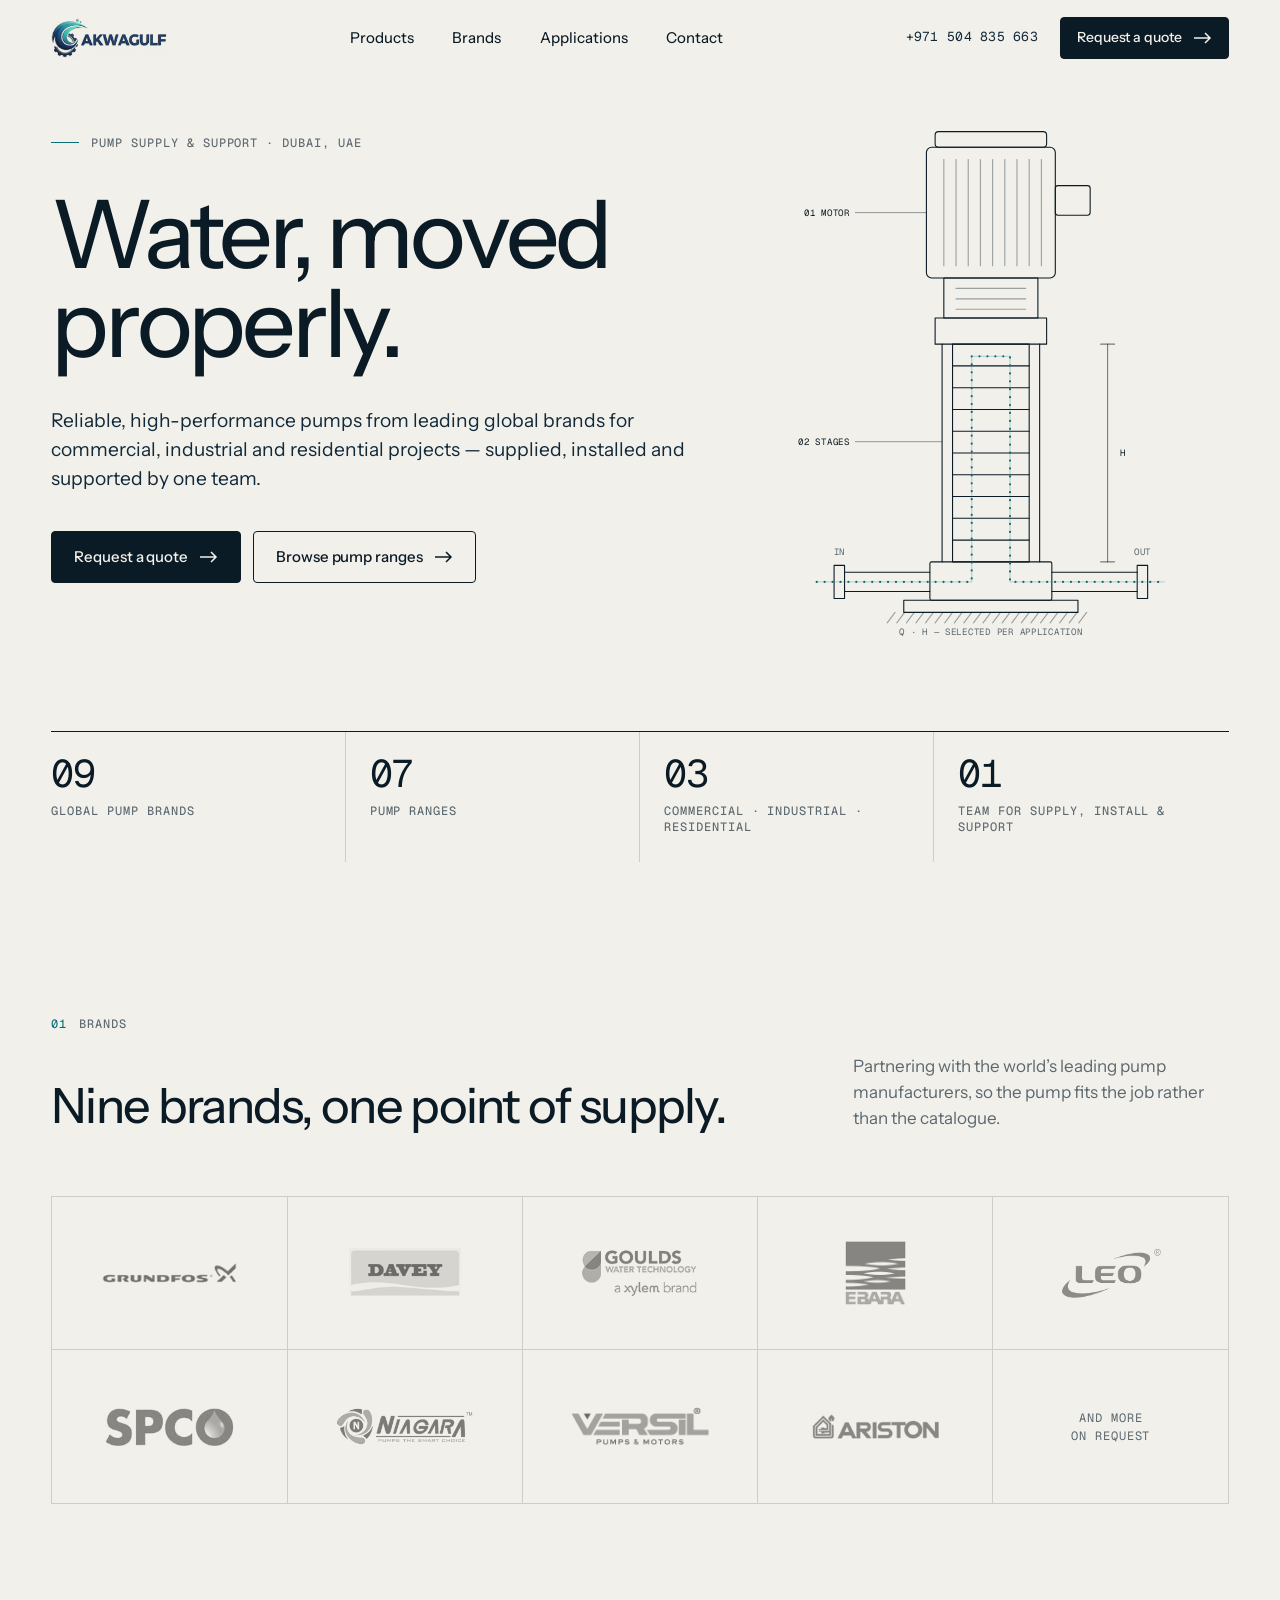
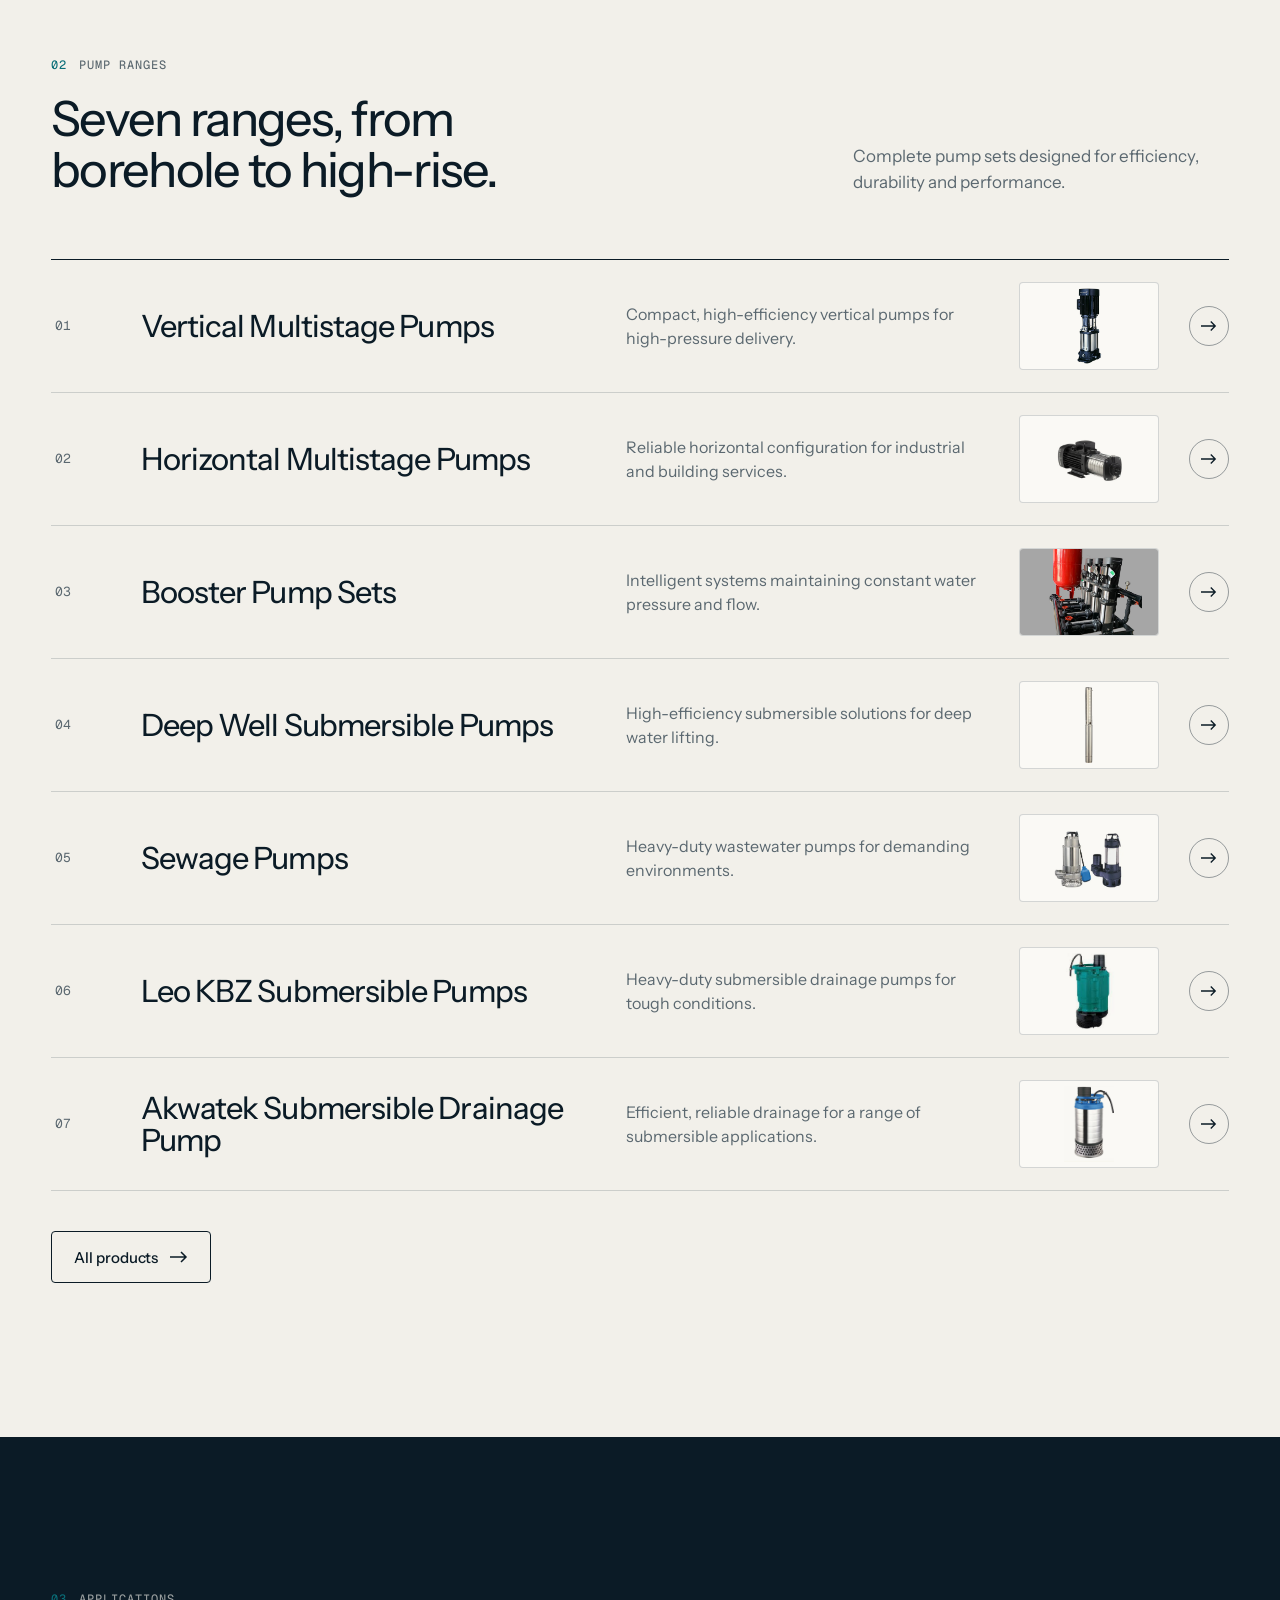
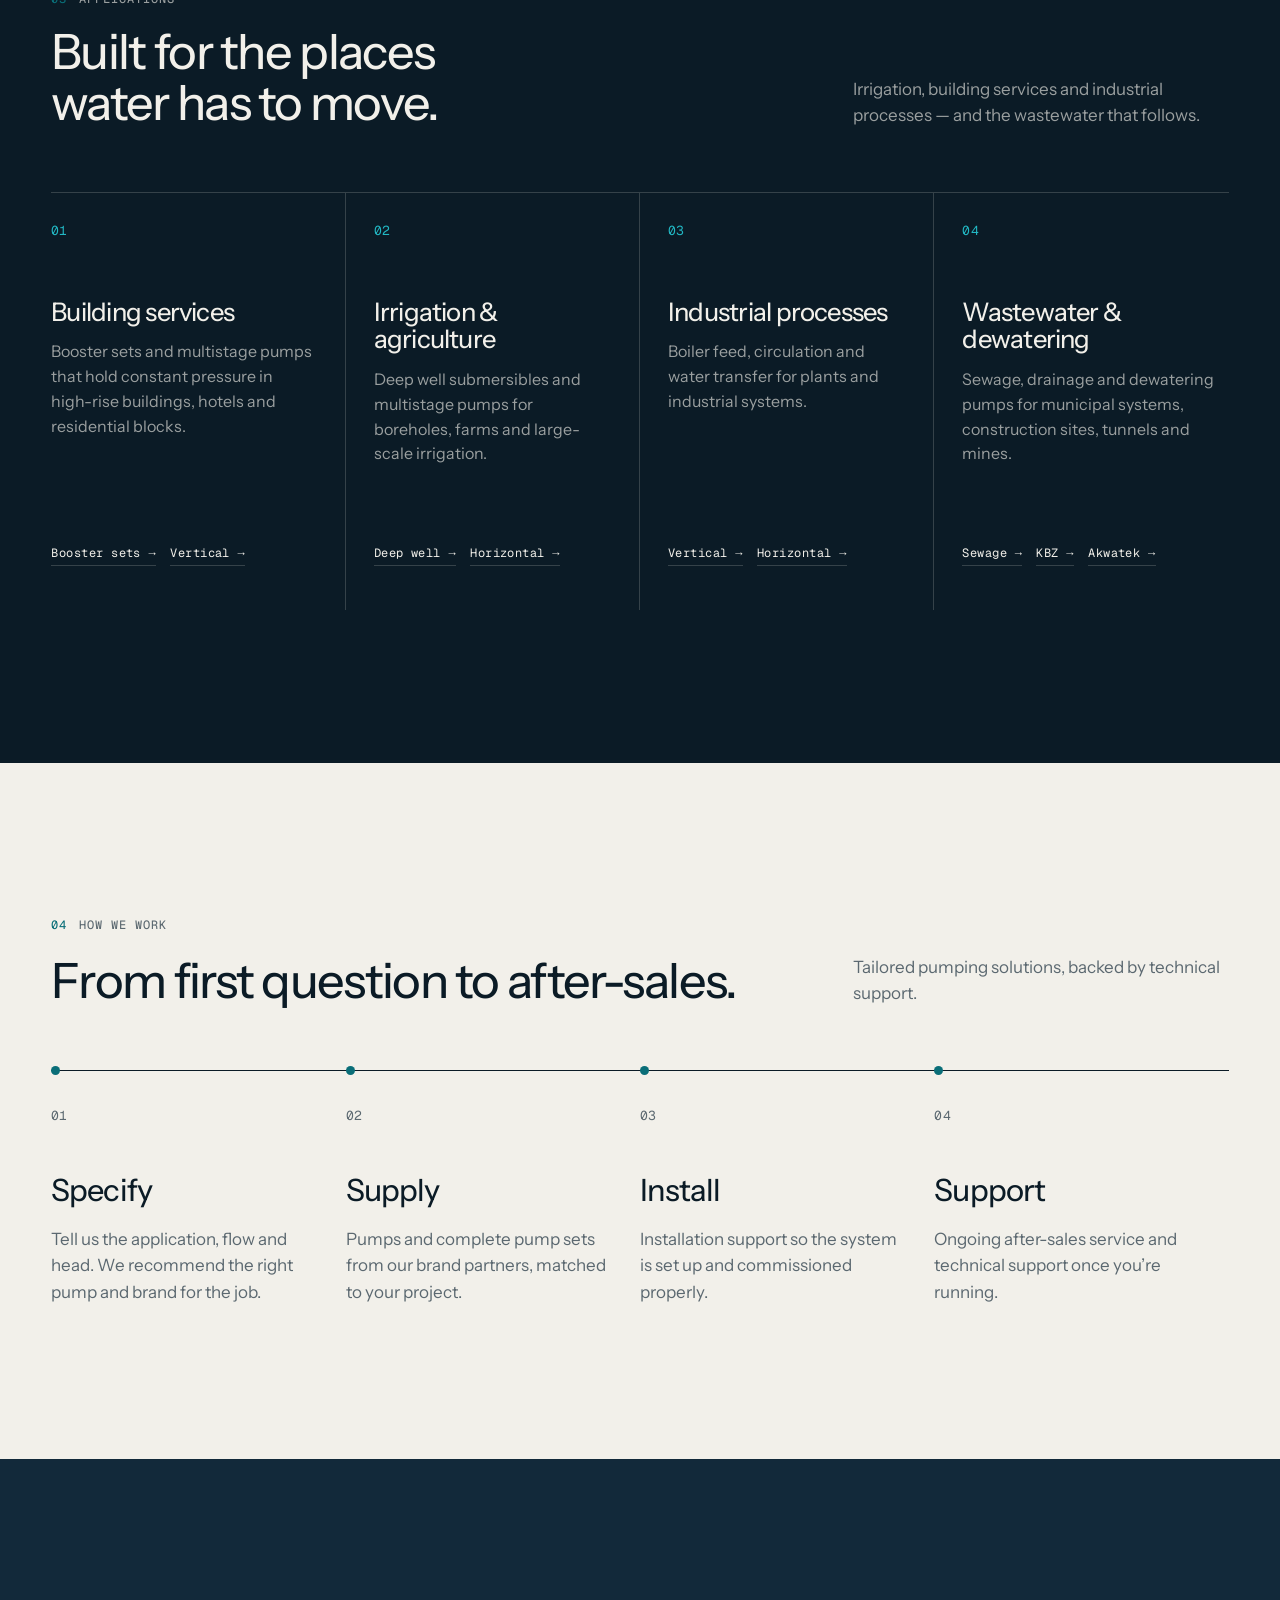
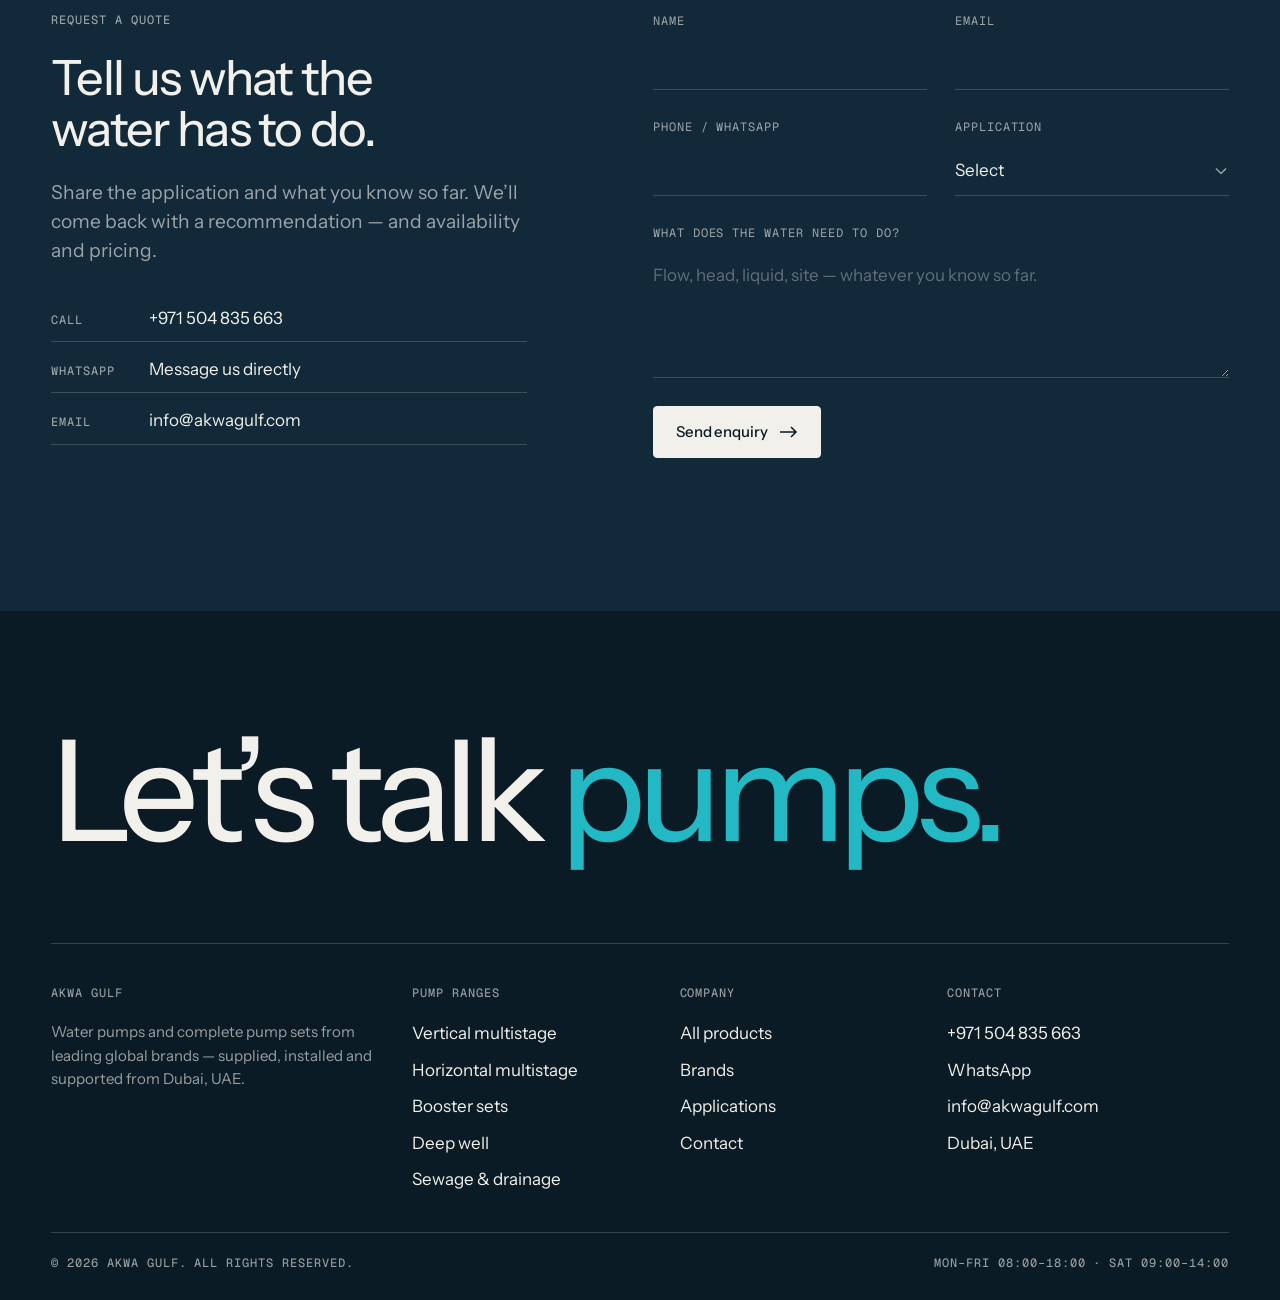
==== commit b809abf9: "Add files via upload" ====
--- a/index.html
+++ b/index.html
@@ -1,207 +1,266 @@
-<!DOCTYPE html>
-<html lang="en">
-<head>
-  <meta charset="UTF-8">
-  <meta name="viewport" content="width=device-width, initial-scale=1.0">
-  <title>Akwa Gulf - Home</title>
-  <link href="https://cdn.jsdelivr.net/npm/bootstrap@5.3.2/dist/css/bootstrap.min.css" rel="stylesheet">
-  <link rel="stylesheet" href="custom.css">
-  <link href="https://cdn.jsdelivr.net/npm/aos@2.3.4/dist/aos.css" rel="stylesheet">
-  <meta name="google-site-verification" content="6YBeqknxDlxP8BwR0KcgpvpW7hSw1EAXUhiTFwadtOM" />
-</head>
-<body>
-
-  <!-- Top Bar -->
-  <div class="bg-dark text-white py-1 small text-center">
-    📞 +971 504 835 663 | ✉ info@akwagulf.com
-  </div>
-
-  <!-- Navbar -->
-  <nav class="navbar navbar-expand-lg navbar-light bg-white shadow-sm">
-  <div class="container">
-    <a class="navbar-brand" href="/">
-      <img src="assets/logo.png" alt="Akwa Gulf Logo" class="site-logo">
-    </a>
-
-    <button class="navbar-toggler" type="button" data-bs-toggle="collapse" data-bs-target="#navbarNav"
-            aria-controls="navbarNav" aria-expanded="false" aria-label="Toggle navigation">
-      <span class="navbar-toggler-icon"></span>
-    </button>
-
-    <div class="collapse navbar-collapse justify-content-end" id="navbarNav">
-      <ul class="navbar-nav">
-        <li class="nav-item"><a class="nav-link" href="/">Home</a></li>
-        <li class="nav-item"><a class="nav-link" href="/products">Products</a></li>
-        <li class="nav-item"><a class="nav-link" href="/contact">Contact</a></li>
-      </ul>
-    </div>
-  </div>
-</nav>
-
-  <!-- Hero with gradient overlay and smooth transition to white -->
-<section class="hero d-flex align-items-center justify-content-center text-white text-center position-relative" style="background: url('assets/waterpump3.jpg') no-repeat center center/cover; min-height: 100vh; overflow: hidden;">
-  <div style="position:absolute;inset:0;z-index:1;background:linear-gradient(to bottom,rgba(37,99,235,0.7) 0%,rgba(37,99,235,0.5) 40%,rgba(255,255,255,0.95) 100%);" data-aos="fade"></div>
-  <div class="container position-relative" style="z-index:2;" data-aos="fade-up">
-    <h1 class="display-1 fw-bold mb-4" style="text-shadow: 2px 2px 8px #000">
-      Reliable Pumps for<br>
-      <span style="color:#38b6ff;">Every Industry</span>
-    </h1>
-    <p class="lead mb-5" style="text-shadow: 1px 1px 6px #000">Supplying top-quality water pumps from leading global brands</p>
-    <a href="contact.html" class="btn btn-primary btn-lg rounded-pill px-4">Get a Quote <span class="ms-2">&rarr;</span></a>
-  </div>
-</section>
-
-  <!-- About Section with top fade transition -->
-<section class="about-section d-flex align-items-center justify-content-center text-center position-relative" style="min-height: 100vh; background: #fff;" data-aos="fade-up">
-  <div style="position:absolute;top:-60px;left:0;right:0;height:60px;z-index:1;background:linear-gradient(to bottom,rgba(255,255,255,0) 0%,#fff 100%);"></div>
-  <div class="container position-relative" style="z-index:2;">
-    <h2 class="mb-4 fw-bold" style="font-size:2.8rem;">About Akwa Gulf</h2>
-    <p class="mb-3 fs-5" style="max-width: 800px; margin: 0 auto;">
-      At Akwa Gulf, we specialize in providing reliable, high-performance pumps and solutions trusted by industries and households alike.
-    </p>
-    <p class="mb-5 fs-5" style="max-width: 800px; margin: 0 auto;">
-      With decades of expertise, our team delivers tailored pumping solutions for commercial, industrial, and residential needs, backed by technical support and exceptional service.
-    </p>
-    <div class="row justify-content-center g-4">
-      <div class="col-6 col-md-3">
-        <div class="bg-white rounded shadow-sm py-4 px-2 h-100">
-          <div class="mb-3">
-            <svg width="40" height="40" fill="#2563eb" viewBox="0 0 24 24"><path d="M12 2a7 7 0 0 1 7 7c0 3.866-3.134 7-7 7s-7-3.134-7-7a7 7 0 0 1 7-7zm0 2a5 5 0 0 0-5 5c0 2.757 2.243 5 5 5s5-2.243 5-5a5 5 0 0 0-5-5zm0 14c5.523 0 10 2.239 10 5v1H2v-1c0-2.761 4.477-5 10-5z"/></svg>
-          </div>
-          <h5 class="fw-bold mb-1">Decades of Expertise</h5>
-          <div class="text-muted small">Industry-leading knowledge and experience</div>
-        </div>
-      </div>
-      <div class="col-6 col-md-3">
-        <div class="bg-white rounded shadow-sm py-4 px-2 h-100">
-          <div class="mb-3">
-            <svg width="40" height="40" fill="#2563eb" viewBox="0 0 24 24"><path d="M12 12c2.21 0 4-1.79 4-4s-1.79-4-4-4-4 1.79-4 4 1.79 4 4 4zm0 2c-2.67 0-8 1.34-8 4v2h16v-2c0-2.66-5.33-4-8-4z"/></svg>
-          </div>
-          <h5 class="fw-bold mb-1">Trusted by Thousands</h5>
-          <div class="text-muted small">Serving commercial and industrial clients</div>
-        </div>
-      </div>
-      <div class="col-6 col-md-3">
-        <div class="bg-white rounded shadow-sm py-4 px-2 h-100">
-          <div class="mb-3">
-            <svg width="40" height="40" fill="#2563eb" viewBox="0 0 24 24"><path d="M19 3H5c-1.1 0-2 .9-2 2v14c0 1.1.9 2 2 2h14c1.1 0 2-.9 2-2V5c0-1.1-.9-2-2-2zm-7 14H7v-2h5v2zm5-4H7v-2h10v2zm0-4H7V7h10v2z"/></svg>
-          </div>
-          <h5 class="fw-bold mb-1">Complete Support</h5>
-          <div class="text-muted small">Installation and after-sales service</div>
-        </div>
-      </div>
-      <div class="col-6 col-md-3">
-        <div class="bg-white rounded shadow-sm py-4 px-2 h-100">
-          <div class="mb-3">
-            <svg width="40" height="40" fill="#2563eb" viewBox="0 0 24 24"><path d="M12 2C6.48 2 2 6.48 2 12s4.48 10 10 10 10-4.48 10-10S17.52 2 12 2zm1 17.93c-2.83.48-5.48-.3-7.5-2.02l1.43-1.43c1.73 1.25 3.9 1.95 6.07 1.7V19.93zm6.36-2.02c-1.73 1.25-3.9 1.95-6.07 1.7v-2.02c2.17-.25 4.34-.95 6.07-2.2l1.43 1.43c-1.73 1.25-3.9 1.95-6.07 1.7v2.02zm-1.43-1.43c-1.73-1.25-3.9-1.95-6.07-1.7v2.02c2.17.25 4.34.95 6.07 2.2l1.43-1.43c-1.73-1.25-3.9-1.95-6.07-1.7v-2.02z"/></svg>
-          </div>
-          <h5 class="fw-bold mb-1">Innovation Focus</h5>
-          <div class="text-muted small">Latest technology and efficiency</div>
-        </div>
-      </div>
-    </div>
-  </div>
-</section>
-
-  <!-- Brands Section: Card style, equal size, shadow, centered, subtitle -->
-<section class="py-5" style="background: #f8fafc;" data-aos="fade-up">
-  <div class="container">
-    <h2 class="fw-bold text-center mb-2" style="font-size:2.5rem;">Our Premium Brands</h2>
-    <p class="text-center text-muted mb-5 fs-5">Partnering with the world's leading pump manufacturers</p>
-    <div class="row justify-content-center g-4">
-      <div class="col-6 col-md-4 col-lg-3">
-        <div class="bg-white rounded-4 shadow-sm d-flex align-items-center justify-content-center p-4" style="height:120px;">
-          <img src="assets/grundfos.png" alt="Grundfos" style="max-height:60px; max-width:100%;">
-        </div>
-      </div>
-      <div class="col-6 col-md-4 col-lg-3">
-        <div class="bg-white rounded-4 shadow-sm d-flex align-items-center justify-content-center p-4" style="height:120px;">
-          <img src="assets/davey.png" alt="Davey" style="max-height:60px; max-width:100%;">
-        </div>
-      </div>
-      <div class="col-6 col-md-4 col-lg-3">
-        <div class="bg-white rounded-4 shadow-sm d-flex align-items-center justify-content-center p-4" style="height:120px;">
-          <img src="assets/goulds.png" alt="Goulds" style="max-height:60px; max-width:100%;">
-        </div>
-      </div>
-      <div class="col-6 col-md-4 col-lg-3">
-        <div class="bg-white rounded-4 shadow-sm d-flex align-items-center justify-content-center p-4" style="height:120px;">
-          <img src="assets/ariston.png" alt="Ariston" style="max-height:60px; max-width:100%;">
-        </div>
-      </div>
-     
-      <div class="col-6 col-md-4 col-lg-3">
-        <div class="bg-white rounded-4 shadow-sm d-flex align-items-center justify-content-center p-4" style="height:120px;">
-          <img src="assets/leo logo.png" alt="Leo" style="max-height:60px; max-width:100%;">
-        </div>
-      </div>
-      <div class="col-6 col-md-4 col-lg-3">
-        <div class="bg-white rounded-4 shadow-sm d-flex align-items-center justify-content-center p-4" style="height:120px;">
-          <img src="assets/spco logo.jpeg" alt="Spco" style="max-height:60px; max-width:100%;">
-        </div>
-      </div>
-     <div class="col-6 col-md-4 col-lg-3">
-  <div class="bg-white rounded-4 shadow-sm d-flex align-items-center justify-content-center p-4" style="height:120px;">
-    <img src="assets/ebara logo.png" alt="Ebara" style="max-height:110px; max-width:100%; object-fit:contain;">
-  </div>
-</div>
-
-<div class="col-6 col-md-4 col-lg-3">
-  <div class="bg-white rounded-4 shadow-sm d-flex align-items-center justify-content-center p-4" style="height:120px;">
-    <img src="assets/niagara logo.jpg" alt="Niagara" style="max-height:110px; max-width:100%; object-fit:contain;">
-  </div>
-</div>
-      <div class="col-6 col-md-4 col-lg-3">
-        <div class="bg-white rounded-4 shadow-sm d-flex align-items-center justify-content-center p-4" style="height:120px;">
-          <img src="assets/versil logo 3.png" alt="Versel" style="max-height:60px; max-width:100%;">
-        </div>
-      </div>
-    
-    </div>
-  </div>
-</section>
-
-  
- <!-- Water Pump Sets -->
-<section class="d-flex align-items-center justify-content-center text-center" style="min-height: 100vh; background: #f8f9fa;" data-aos="fade-up">
-  <div class="container">
-    <h2 class="mb-4 fw-bold display-5 text-dark">Complete Water Pump Sets</h2>
-    <p class="mb-3 fs-5 text-muted">
-      We provide complete water pump sets, designed for efficiency, durability, and performance. Our solutions are suitable for irrigation, building services, and industrial processes.
-    </p>
-    <p class="mb-4 fs-5 text-muted">
-      Each set is engineered to meet the highest standards, ensuring reliable operation and long-term value.
-    </p>
-    <a href="products.html" class="btn btn-primary btn-lg rounded-pill px-4 fw-semibold" style="font-size:1.15rem;">
-      Explore Our Products <span class="ms-2">&rarr;</span>
-    </a>
-  </div>
-</section>
-
-  <!-- Get Quote (Ready to Get Started Section) -->
-<section id="quote" class="d-flex align-items-center justify-content-center text-center" style="min-height: 60vh; background: #2563eb;" data-aos="fade-up">
-  <div class="container">
-    <h2 class="fw-bold text-white mb-3" style="font-size:2.5rem;">Ready to Get Started?</h2>
-    <p class="text-white fs-5 mb-4">Contact us today for expert recommendations and custom solutions</p>
-    <a href="contact.html" class="btn btn-light btn-lg rounded-pill px-4 py-2 fw-semibold shadow-sm" style="font-size:1.15rem;">
-      Request a Quote <span class="ms-2">&rarr;</span>
-    </a>
-  </div>
-</section>
-
-  <!-- Footer -->
-  <footer class="bg-dark text-white py-3 text-center">
-    <p class="mb-0">© 2025 Akwa Gulf. All Rights Reserved.</p>
-  </footer>
-
-  <script src="https://cdn.jsdelivr.net/npm/bootstrap@5.3.2/dist/js/bootstrap.bundle.min.js"></script>
-  <!-- Before your closing </body> tag -->
-<script src="https://cdn.jsdelivr.net/npm/aos@2.3.4/dist/aos.js"></script>
-<script>
-  AOS.init({
-    duration: 900,
-    once: true
-  });
-</script>
-</body>
-</html>
+<!DOCTYPE html>
+<html lang="en">
+<head>
+<meta charset="utf-8">
+<meta name="viewport" content="width=device-width, initial-scale=1">
+<title>Akwa Gulf — Water pumps &amp; pump sets, Dubai UAE</title>
+<meta name="description" content="Akwa Gulf supplies reliable, high-performance water pumps and complete pump sets from leading global brands for commercial, industrial and residential projects in the UAE.">
+<link rel="canonical" href="https://www.akwagulf.com/">
+<meta name="google-site-verification" content="6YBeqknxDlxP8BwR0KcgpvpW7hSw1EAXUhiTFwadtOM">
+<meta name="theme-color" content="#f2f0ea">
+<meta property="og:type" content="website">
+<meta property="og:site_name" content="Akwa Gulf">
+<meta property="og:title" content="Akwa Gulf — Water pumps &amp; pump sets, Dubai UAE">
+<meta property="og:description" content="Akwa Gulf supplies reliable, high-performance water pumps and complete pump sets from leading global brands for commercial, industrial and residential projects in the UAE.">
+<meta property="og:url" content="https://www.akwagulf.com/">
+<meta property="og:image" content="https://www.akwagulf.com/assets/logo.png">
+<link rel="icon" type="image/png" href="/favicon.png?v=2">
+<link rel="apple-touch-icon" href="/apple-touch-icon.png">
+<link rel="preload" href="/fonts/instrument-sans-latin-wght-normal.woff2" as="font" type="font/woff2" crossorigin>
+<link rel="preload" href="/fonts/geist-mono-latin-wght-normal.woff2" as="font" type="font/woff2" crossorigin>
+<link rel="stylesheet" href="/css/site.css">
+<script>document.documentElement.classList.add("js")</script>
+<script type="application/ld+json">{"@context": "https://schema.org", "@type": "Organization", "name": "Akwa Gulf", "url": "https://www.akwagulf.com/", "logo": "https://www.akwagulf.com/assets/logo.png", "email": "info@akwagulf.com", "telephone": "+971504835663", "address": {"@type": "PostalAddress", "addressLocality": "Dubai", "addressCountry": "AE"}}</script>
+</head>
+<body>
+<a class="skip" href="#main">Skip to content</a>
+<header class="site-header">
+  <div class="wrap">
+    <a class="brand" href="/" aria-label="Akwa Gulf — home"><img src="/assets/logo.png" alt="Akwa Gulf" width="116" height="40"></a>
+    <nav class="nav" id="nav" aria-label="Main">
+      <a class="nav-link" href="/products.html">Products</a>
+      <a class="nav-link" href="/#brands">Brands</a>
+      <a class="nav-link" href="/#applications">Applications</a>
+      <a class="nav-link" href="/contact.html">Contact</a>
+      <div class="m-contact"><a href="tel:+971504835663">+971 504 835 663</a><a href="mailto:info@akwagulf.com">info@akwagulf.com</a></div>
+    </nav>
+    <div class="header-cta">
+      <a class="header-tel" href="tel:+971504835663">+971 504 835 663</a>
+      <a class="btn btn--sm" href="#quote">Request a quote <svg class="arr" width="18" height="12" viewBox="0 0 18 12" fill="none" stroke="currentColor" stroke-width="1.5" aria-hidden="true"><path d="M0 6h16M11 1l5 5-5 5"/></svg></a>
+      <button class="menu-btn" type="button" aria-expanded="false" aria-controls="nav" aria-label="Open menu"><span></span></button>
+    </div>
+  </div>
+</header>
+<main id="main">
+<section class="hero">
+  <div class="wrap">
+    <div class="grid hero-grid">
+      <div class="hero-copy">
+        <p class="label">Pump supply &amp; support · Dubai, UAE</p>
+        <h1 class="display">Water, moved properly.</h1>
+        <p class="lede">Reliable, high-performance pumps from leading global brands for commercial, industrial and residential projects — supplied, installed and supported by one team.</p>
+        <div class="hero-actions">
+          <a class="btn" href="#quote">Request a quote <svg class="arr" width="18" height="12" viewBox="0 0 18 12" fill="none" stroke="currentColor" stroke-width="1.5" aria-hidden="true"><path d="M0 6h16M11 1l5 5-5 5"/></svg></a>
+          <a class="btn btn--line" href="/products.html">Browse pump ranges <svg class="arr" width="18" height="12" viewBox="0 0 18 12" fill="none" stroke="currentColor" stroke-width="1.5" aria-hidden="true"><path d="M0 6h16M11 1l5 5-5 5"/></svg></a>
+        </div>
+      </div>
+      <div class="hero-art"><svg viewBox="0 0 520 620" role="img" aria-label="Line drawing of a vertical multistage pump with water flowing in at the base, up through the stages and out">
+  <g class="ln" fill="none" stroke="currentColor" stroke-width="1.25" stroke-linecap="round" stroke-linejoin="round">
+    <rect x="196" y="34" width="128" height="18" rx="4"/>
+    <rect x="186" y="52" width="148" height="150" rx="6"/>
+    <line class="thin" x1="206" y1="66" x2="206" y2="188"/><line class="thin" x1="220" y1="66" x2="220" y2="188"/><line class="thin" x1="234" y1="66" x2="234" y2="188"/><line class="thin" x1="248" y1="66" x2="248" y2="188"/><line class="thin" x1="262" y1="66" x2="262" y2="188"/><line class="thin" x1="276" y1="66" x2="276" y2="188"/><line class="thin" x1="290" y1="66" x2="290" y2="188"/><line class="thin" x1="304" y1="66" x2="304" y2="188"/><line class="thin" x1="318" y1="66" x2="318" y2="188"/>
+    <rect x="334" y="96" width="40" height="34" rx="3"/>
+    <rect x="206" y="202" width="108" height="46"/>
+    <line class="thin" x1="220" y1="214" x2="300" y2="214"/><line class="thin" x1="220" y1="226" x2="300" y2="226"/><line class="thin" x1="220" y1="238" x2="300" y2="238"/>
+    <rect x="196" y="248" width="128" height="30"/>
+    <line x1="204" y1="278" x2="204" y2="528"/>
+    <line x1="316" y1="278" x2="316" y2="528"/>
+    <rect x="216" y="278" width="88" height="250"/>
+    <line x1="216" y1="303" x2="304" y2="303"/><line x1="216" y1="328" x2="304" y2="328"/><line x1="216" y1="353" x2="304" y2="353"/><line x1="216" y1="378" x2="304" y2="378"/><line x1="216" y1="403" x2="304" y2="403"/><line x1="216" y1="428" x2="304" y2="428"/><line x1="216" y1="453" x2="304" y2="453"/><line x1="216" y1="478" x2="304" y2="478"/><line x1="216" y1="503" x2="304" y2="503"/>
+    <rect x="190" y="528" width="140" height="44" rx="2"/>
+    <line x1="190" y1="540" x2="92" y2="540"/><line x1="190" y1="562" x2="92" y2="562"/>
+    <rect x="80" y="532" width="12" height="38"/>
+    <line x1="330" y1="540" x2="428" y2="540"/><line x1="330" y1="562" x2="428" y2="562"/>
+    <rect x="428" y="532" width="12" height="38"/>
+    <rect x="160" y="572" width="200" height="14"/>
+    <line class="thin" x1="150" y1="586" x2="141" y2="598"/><line class="thin" x1="161" y1="586" x2="152" y2="598"/><line class="thin" x1="172" y1="586" x2="163" y2="598"/><line class="thin" x1="183" y1="586" x2="174" y2="598"/><line class="thin" x1="194" y1="586" x2="185" y2="598"/><line class="thin" x1="205" y1="586" x2="196" y2="598"/><line class="thin" x1="216" y1="586" x2="207" y2="598"/><line class="thin" x1="227" y1="586" x2="218" y2="598"/><line class="thin" x1="238" y1="586" x2="229" y2="598"/><line class="thin" x1="249" y1="586" x2="240" y2="598"/><line class="thin" x1="260" y1="586" x2="251" y2="598"/><line class="thin" x1="271" y1="586" x2="262" y2="598"/><line class="thin" x1="282" y1="586" x2="273" y2="598"/><line class="thin" x1="293" y1="586" x2="284" y2="598"/><line class="thin" x1="304" y1="586" x2="295" y2="598"/><line class="thin" x1="315" y1="586" x2="306" y2="598"/><line class="thin" x1="326" y1="586" x2="317" y2="598"/><line class="thin" x1="337" y1="586" x2="328" y2="598"/><line class="thin" x1="348" y1="586" x2="339" y2="598"/><line class="thin" x1="359" y1="586" x2="350" y2="598"/><line class="thin" x1="370" y1="586" x2="361" y2="598"/>
+    <line class="dim" x1="394" y1="278" x2="394" y2="528"/>
+    <line class="dim" x1="386" y1="278" x2="402" y2="278"/><line class="dim" x1="386" y1="528" x2="402" y2="528"/>
+  </g>
+  <g class="flow-wrap" fill="none">
+    <path class="flow-base" d="M60 551H238V292H282V551H460" stroke-width="1.5"/>
+    <path class="flow" d="M60 551H238V292H282V551H460"/>
+  </g>
+  <g class="notes">
+    <g stroke="currentColor" stroke-width="1" stroke-opacity=".5"><line x1="186" y1="127" x2="104" y2="127"/><line x1="204" y1="390" x2="104" y2="390"/></g>
+    <text class="t t-strong" x="98" y="131" text-anchor="end">01 Motor</text>
+    <text class="t t-strong" x="98" y="394" text-anchor="end">02 Stages</text>
+    <text class="t" x="86" y="520" text-anchor="middle">In</text>
+    <text class="t" x="434" y="520" text-anchor="middle">Out</text>
+    <text class="t t-strong" x="408" y="407">H</text>
+    <text class="t" x="260" y="612" text-anchor="middle">Q · H — selected per application</text>
+  </g>
+</svg></div>
+    </div>
+    <div class="facts rv">
+      <ul>
+        <li><span class="n">09</span><span class="label">Global pump brands</span></li>
+        <li><span class="n">07</span><span class="label">Pump ranges</span></li>
+        <li><span class="n">03</span><span class="label">Commercial · Industrial · Residential</span></li>
+        <li><span class="n">01</span><span class="label">Team for supply, install &amp; support</span></li>
+      </ul>
+    </div>
+  </div>
+</section>
+
+<section class="section" id="brands">
+  <div class="wrap">
+    <div class="sec-head">
+      <p class="label"><span class="idx">01</span> Brands</p>
+      <h2 class="h2 rv">Nine brands, one point of supply.</h2>
+      <p class="rv">Partnering with the world’s leading pump manufacturers, so the pump fits the job rather than the catalogue.</p>
+    </div>
+    <ul class="brand-grid rv"><li class="brand-cell"><img src="/assets/brand-grundfos.png" alt="Grundfos" width="174" height="31" style="height:30px" loading="lazy"></li><li class="brand-cell"><img src="/assets/brand-davey.png" alt="Davey" width="170" height="76" style="height:50px" loading="lazy"></li><li class="brand-cell"><img src="/assets/brand-goulds.png" alt="Xylem Goulds" width="169" height="71" style="height:50px" loading="lazy"></li><li class="brand-cell"><img src="/assets/brand-ebara.png" alt="Ebara" width="133" height="140" style="height:66px" loading="lazy"></li><li class="brand-cell"><img src="/assets/brand-leo.png" alt="Leo" width="314" height="157" style="height:50px" loading="lazy"></li><li class="brand-cell"><img src="/assets/brand-spco.jpeg" alt="Spco" width="200" height="64" style="height:42px" loading="lazy"></li><li class="brand-cell"><img src="/assets/brand-niagara.jpg" alt="Niagara" width="255" height="72" style="height:42px" loading="lazy"></li><li class="brand-cell"><img src="/assets/brand-versil.png" alt="Versil" width="286" height="79" style="height:42px" loading="lazy"></li><li class="brand-cell"><img src="/assets/brand-ariston.png" alt="Ariston" width="171" height="39" style="height:30px" loading="lazy"></li><li class="brand-cell brand-cell--text">And more<br>on request</li></ul>
+  </div>
+</section>
+
+<section class="section" style="padding-top:0" id="ranges">
+  <div class="wrap">
+    <div class="sec-head">
+      <p class="label"><span class="idx">02</span> Pump ranges</p>
+      <h2 class="h2 rv">Seven ranges, from borehole to high-rise.</h2>
+      <p class="rv">Complete pump sets designed for efficiency, durability and performance.</p>
+    </div>
+    <ul class="range-list"><li class="range-row rv">
+  <span class="num">01</span>
+  <h3><a href="/verticalpump.html">Vertical Multistage Pumps</a></h3>
+  <p class="desc">Compact, high-efficiency vertical pumps for high-pressure delivery.</p>
+  <div class="thumb"><img src="/assets/vertical-multistage.webp" alt="" loading="lazy"></div>
+  <span class="go" aria-hidden="true"><svg width="16" height="12" viewBox="0 0 18 12" fill="none" stroke="currentColor" stroke-width="1.5" aria-hidden="true"><path d="M0 6h16M11 1l5 5-5 5"/></svg></span>
+</li><li class="range-row rv">
+  <span class="num">02</span>
+  <h3><a href="/horizontalpump.html">Horizontal Multistage Pumps</a></h3>
+  <p class="desc">Reliable horizontal configuration for industrial and building services.</p>
+  <div class="thumb"><img src="/assets/horizontal-multistage.webp" alt="" loading="lazy"></div>
+  <span class="go" aria-hidden="true"><svg width="16" height="12" viewBox="0 0 18 12" fill="none" stroke="currentColor" stroke-width="1.5" aria-hidden="true"><path d="M0 6h16M11 1l5 5-5 5"/></svg></span>
+</li><li class="range-row rv">
+  <span class="num">03</span>
+  <h3><a href="/boosterpump.html">Booster Pump Sets</a></h3>
+  <p class="desc">Intelligent systems maintaining constant water pressure and flow.</p>
+  <div class="thumb thumb--cover"><img src="/assets/booster-pump-set.jpg" alt="" loading="lazy"></div>
+  <span class="go" aria-hidden="true"><svg width="16" height="12" viewBox="0 0 18 12" fill="none" stroke="currentColor" stroke-width="1.5" aria-hidden="true"><path d="M0 6h16M11 1l5 5-5 5"/></svg></span>
+</li><li class="range-row rv">
+  <span class="num">04</span>
+  <h3><a href="/deepwellpump.html">Deep Well Submersible Pumps</a></h3>
+  <p class="desc">High-efficiency submersible solutions for deep water lifting.</p>
+  <div class="thumb"><img src="/assets/deepwell-submersible.jpg" alt="" loading="lazy"></div>
+  <span class="go" aria-hidden="true"><svg width="16" height="12" viewBox="0 0 18 12" fill="none" stroke="currentColor" stroke-width="1.5" aria-hidden="true"><path d="M0 6h16M11 1l5 5-5 5"/></svg></span>
+</li><li class="range-row rv">
+  <span class="num">05</span>
+  <h3><a href="/sewagepump.html">Sewage Pumps</a></h3>
+  <p class="desc">Heavy-duty wastewater pumps for demanding environments.</p>
+  <div class="thumb"><img src="/assets/sewage-pump.webp" alt="" loading="lazy"></div>
+  <span class="go" aria-hidden="true"><svg width="16" height="12" viewBox="0 0 18 12" fill="none" stroke="currentColor" stroke-width="1.5" aria-hidden="true"><path d="M0 6h16M11 1l5 5-5 5"/></svg></span>
+</li><li class="range-row rv">
+  <span class="num">06</span>
+  <h3><a href="/kbzpump.html">Leo KBZ Submersible Pumps</a></h3>
+  <p class="desc">Heavy-duty submersible drainage pumps for tough conditions.</p>
+  <div class="thumb"><img src="/assets/leo-kbz.jpg" alt="" loading="lazy"></div>
+  <span class="go" aria-hidden="true"><svg width="16" height="12" viewBox="0 0 18 12" fill="none" stroke="currentColor" stroke-width="1.5" aria-hidden="true"><path d="M0 6h16M11 1l5 5-5 5"/></svg></span>
+</li><li class="range-row rv">
+  <span class="num">07</span>
+  <h3><a href="/ksm-submersible-drainage-pump.html">Akwatek Submersible Drainage Pump</a></h3>
+  <p class="desc">Efficient, reliable drainage for a range of submersible applications.</p>
+  <div class="thumb"><img src="/assets/akwatek-drainage.png" alt="" loading="lazy"></div>
+  <span class="go" aria-hidden="true"><svg width="16" height="12" viewBox="0 0 18 12" fill="none" stroke="currentColor" stroke-width="1.5" aria-hidden="true"><path d="M0 6h16M11 1l5 5-5 5"/></svg></span>
+</li></ul>
+    <div style="margin-top:40px"><a class="btn btn--line" href="/products.html">All products <svg class="arr" width="18" height="12" viewBox="0 0 18 12" fill="none" stroke="currentColor" stroke-width="1.5" aria-hidden="true"><path d="M0 6h16M11 1l5 5-5 5"/></svg></a></div>
+  </div>
+</section>
+
+<section class="section on-ink" id="applications">
+  <div class="wrap">
+    <div class="sec-head">
+      <p class="label"><span class="idx">03</span> Applications</p>
+      <h2 class="h2 rv">Built for the places water has to move.</h2>
+      <p class="rv">Irrigation, building services and industrial processes — and the wastewater that follows.</p>
+    </div>
+    <ul class="apps"><li class="app rv" style="--d:0ms"><span class="num">01</span><div><h3>Building services</h3><p>Booster sets and multistage pumps that hold constant pressure in high-rise buildings, hotels and residential blocks.</p></div>
+  <div class="which"><a href="/boosterpump.html">Booster sets →</a><a href="/verticalpump.html">Vertical →</a></div></li><li class="app rv" style="--d:80ms"><span class="num">02</span><div><h3>Irrigation & agriculture</h3><p>Deep well submersibles and multistage pumps for boreholes, farms and large-scale irrigation.</p></div>
+  <div class="which"><a href="/deepwellpump.html">Deep well →</a><a href="/horizontalpump.html">Horizontal →</a></div></li><li class="app rv" style="--d:160ms"><span class="num">03</span><div><h3>Industrial processes</h3><p>Boiler feed, circulation and water transfer for plants and industrial systems.</p></div>
+  <div class="which"><a href="/verticalpump.html">Vertical →</a><a href="/horizontalpump.html">Horizontal →</a></div></li><li class="app rv" style="--d:240ms"><span class="num">04</span><div><h3>Wastewater & dewatering</h3><p>Sewage, drainage and dewatering pumps for municipal systems, construction sites, tunnels and mines.</p></div>
+  <div class="which"><a href="/sewagepump.html">Sewage →</a><a href="/kbzpump.html">KBZ →</a><a href="/ksm-submersible-drainage-pump.html">Akwatek →</a></div></li></ul>
+  </div>
+</section>
+
+<section class="section" id="process">
+  <div class="wrap">
+    <div class="sec-head">
+      <p class="label"><span class="idx">04</span> How we work</p>
+      <h2 class="h2 rv">From first question to after-sales.</h2>
+      <p class="rv">Tailored pumping solutions, backed by technical support.</p>
+    </div>
+    <ol class="steps"><li class="step rv" style="--d:0ms"><span class="num">01</span><h3>Specify</h3><p>Tell us the application, flow and head. We recommend the right pump and brand for the job.</p></li><li class="step rv" style="--d:90ms"><span class="num">02</span><h3>Supply</h3><p>Pumps and complete pump sets from our brand partners, matched to your project.</p></li><li class="step rv" style="--d:180ms"><span class="num">03</span><h3>Install</h3><p>Installation support so the system is set up and commissioned properly.</p></li><li class="step rv" style="--d:270ms"><span class="num">04</span><h3>Support</h3><p>Ongoing after-sales service and technical support once you’re running.</p></li></ol>
+  </div>
+</section>
+<section class="band section" id="quote">
+  <div class="wrap grid band-grid">
+    <div class="band-copy rv">
+      <p class="label" style="margin-bottom:24px">Request a quote</p>
+      <h2 class="h2">Tell us what the water has to do.</h2>
+      <p class="lede">Share the application and what you know so far. We’ll come back with a recommendation — and availability and pricing.</p>
+      <div class="contact-lines">
+        <a href="tel:+971504835663"><span class="label">Call</span><span>+971 504 835 663</span></a>
+        <a href="https://wa.me/971504835663" rel="noopener"><span class="label">WhatsApp</span><span>Message us directly</span></a>
+        <a href="mailto:info@akwagulf.com"><span class="label">Email</span><span>info@akwagulf.com</span></a>
+      </div>
+    </div>
+    <div class="band-form rv" style="--d:120ms"><form class="form" id="quote-form" data-endpoint="https://formspree.io/f/xwprvebn" novalidate>
+  <div class="field"><label for="quote-form-name">Name</label><input id="quote-form-name" name="name" autocomplete="name" required></div>
+  <div class="field"><label for="quote-form-email">Email</label><input id="quote-form-email" name="_replyto" type="email" autocomplete="email" required></div>
+  <div class="field"><label for="quote-form-phone">Phone / WhatsApp</label><input id="quote-form-phone" name="phone" type="tel" autocomplete="tel"></div>
+  <div class="field"><label for="quote-form-app">Application</label><select id="quote-form-app" name="application"><option value="" selected disabled>Select</option><option>Building services</option><option>Irrigation &amp; agriculture</option><option>Industrial process</option><option>Residential</option><option>Wastewater &amp; drainage</option><option>Not sure yet</option></select></div>
+  <div class="field field--full"><label for="quote-form-msg">What does the water need to do?</label><textarea id="quote-form-msg" name="message" rows="4" placeholder="Flow, head, liquid, site — whatever you know so far." required></textarea></div>
+  <input type="hidden" name="_subject" value="New quote request — Akwa Gulf website">
+  <div class="hp" aria-hidden="true"><input name="_gotcha" tabindex="-1" autocomplete="off"></div>
+  <div class="form-foot"><button class="btn btn--light" type="submit">Send enquiry <svg class="arr" width="18" height="12" viewBox="0 0 18 12" fill="none" stroke="currentColor" stroke-width="1.5" aria-hidden="true"><path d="M0 6h16M11 1l5 5-5 5"/></svg></button><p class="form-status" role="status" aria-live="polite"></p></div>
+</form></div>
+  </div>
+</section>
+</main>
+<footer class="site-footer on-ink">
+  <div class="wrap">
+    <p class="foot-big">Let’s talk <em>pumps.</em></p>
+    <div class="foot-grid">
+      <div>
+        <h4>Akwa Gulf</h4>
+        <p>Water pumps and complete pump sets from leading global brands — supplied, installed and supported from Dubai, UAE.</p>
+      </div>
+      <div>
+        <h4>Pump ranges</h4>
+        <ul>
+          <li><a href="/verticalpump.html">Vertical multistage</a></li>
+          <li><a href="/horizontalpump.html">Horizontal multistage</a></li>
+          <li><a href="/boosterpump.html">Booster sets</a></li>
+          <li><a href="/deepwellpump.html">Deep well</a></li>
+          <li><a href="/sewagepump.html">Sewage &amp; drainage</a></li>
+        </ul>
+      </div>
+      <div>
+        <h4>Company</h4>
+        <ul>
+          <li><a href="/products.html">All products</a></li>
+          <li><a href="/#brands">Brands</a></li>
+          <li><a href="/#applications">Applications</a></li>
+          <li><a href="/contact.html">Contact</a></li>
+        </ul>
+      </div>
+      <div>
+        <h4>Contact</h4>
+        <ul>
+          <li><a href="tel:+971504835663">+971 504 835 663</a></li>
+          <li><a href="https://wa.me/971504835663" rel="noopener">WhatsApp</a></li>
+          <li><a href="mailto:info@akwagulf.com">info@akwagulf.com</a></li>
+          <li>Dubai, UAE</li>
+        </ul>
+      </div>
+    </div>
+    <div class="foot-base">
+      <span class="label">© <span data-year>2026</span> Akwa Gulf. All rights reserved.</span>
+      <span class="label">Mon–Fri 08:00–18:00 · Sat 09:00–14:00</span>
+    </div>
+  </div>
+</footer>
+<script src="/js/site.js" defer></script>
+</body>
+</html>
--- a/css/site.css
+++ b/css/site.css
@@ -0,0 +1,501 @@
+/* ==========================================================================
+   Akwa Gulf — design system
+   Direction: "Precision Flow" — engineering-catalogue restraint.
+   Type: Instrument Sans (display + text) / Geist Mono (labels, data)
+   ========================================================================== */
+
+@font-face {
+  font-family: "Instrument Sans";
+  src: url("/fonts/instrument-sans-latin-wght-normal.woff2") format("woff2");
+  font-weight: 400 700;
+  font-style: normal;
+  font-display: swap;
+}
+@font-face {
+  font-family: "Geist Mono";
+  src: url("/fonts/geist-mono-latin-wght-normal.woff2") format("woff2");
+  font-weight: 100 900;
+  font-style: normal;
+  font-display: swap;
+}
+
+:root {
+  --paper: #f2f0ea;
+  --paper-2: #e8e5dc;
+  --card: #faf9f5;
+  --ink: #0b1b26;
+  --ink-2: #12293a;
+  --muted: #5b6870;
+  --rule: rgba(11, 27, 38, 0.16);
+  --rule-strong: rgba(11, 27, 38, 0.4);
+  --accent: #0a6e78;        /* text-safe teal on paper */
+  --accent-bright: #22b8c4; /* teal for dark backgrounds / fills */
+  --on-ink: #f2f0ea;
+  --on-ink-muted: rgba(242, 240, 234, 0.62);
+  --rule-on-ink: rgba(242, 240, 234, 0.18);
+
+  --sans: "Instrument Sans", ui-sans-serif, system-ui, -apple-system, "Segoe UI", Roboto, sans-serif;
+  --mono: "Geist Mono", ui-monospace, "SF Mono", Menlo, Consolas, monospace;
+
+  --gutter: clamp(20px, 4vw, 56px);
+  --max: 1360px;
+  --header-h: 76px;
+  --section: clamp(88px, 12vw, 168px);
+  --radius: 4px;
+  --ease: cubic-bezier(0.22, 0.61, 0.36, 1);
+}
+
+*, *::before, *::after { box-sizing: border-box; }
+html { -webkit-text-size-adjust: 100%; scroll-behavior: smooth; scroll-padding-top: calc(var(--header-h) + 16px); }
+body {
+  margin: 0;
+  background: var(--paper);
+  color: var(--ink);
+  font-family: var(--sans);
+  font-size: 1.0625rem;
+  line-height: 1.55;
+  font-weight: 400;
+  -webkit-font-smoothing: antialiased;
+  text-rendering: optimizeLegibility;
+  font-optical-sizing: auto;
+}
+img, svg { display: block; max-width: 100%; }
+a { color: inherit; text-decoration: none; }
+button, input, select, textarea { font: inherit; color: inherit; }
+p { margin: 0; }
+h1, h2, h3, h4 { margin: 0; font-weight: 500; }
+ul, ol { margin: 0; padding: 0; list-style: none; }
+::selection { background: var(--ink); color: var(--paper); }
+:focus-visible { outline: 2px solid var(--accent); outline-offset: 3px; border-radius: 2px; }
+.on-ink :focus-visible, .band :focus-visible, .site-footer :focus-visible { outline-color: var(--accent-bright); }
+
+.skip { position: absolute; left: -999px; top: 8px; background: var(--ink); color: var(--paper); padding: 10px 14px; z-index: 200; border-radius: var(--radius); }
+.skip:focus { left: 8px; }
+
+/* ---------- layout ---------- */
+.wrap { width: 100%; max-width: var(--max); margin-inline: auto; padding-inline: var(--gutter); }
+.section { padding-block: var(--section); }
+.section--tight { padding-block: calc(var(--section) * 0.6); }
+.grid { display: grid; grid-template-columns: repeat(12, minmax(0, 1fr)); column-gap: clamp(16px, 2vw, 32px); }
+
+/* ---------- type ---------- */
+.label {
+  font-family: var(--mono);
+  font-size: 0.75rem;
+  line-height: 1.4;
+  letter-spacing: 0.08em;
+  text-transform: uppercase;
+  font-weight: 450;
+  color: var(--muted);
+}
+.label--accent { color: var(--accent); }
+.on-ink .label, .band .label { color: var(--on-ink-muted); }
+.display {
+  font-size: clamp(3rem, 7.4vw, 7.25rem);
+  line-height: 0.94;
+  letter-spacing: -0.045em;
+  font-weight: 450;
+  text-wrap: balance;
+}
+.h1 { font-size: clamp(2.6rem, 5.6vw, 5.25rem); line-height: 0.98; letter-spacing: -0.04em; font-weight: 450; text-wrap: balance; }
+.h2 { font-size: clamp(2rem, 3.8vw, 3.5rem); line-height: 1.04; letter-spacing: -0.035em; font-weight: 450; text-wrap: balance; }
+.h3 { font-size: clamp(1.25rem, 1.8vw, 1.625rem); line-height: 1.15; letter-spacing: -0.02em; font-weight: 500; }
+.lede { font-size: clamp(1.125rem, 1.5vw, 1.3125rem); line-height: 1.5; color: var(--ink-2); max-width: 38em; text-wrap: pretty; }
+.muted { color: var(--muted); }
+.num { font-family: var(--mono); font-feature-settings: "zero" 1; letter-spacing: 0.02em; }
+
+/* ---------- buttons ---------- */
+.btn {
+  display: inline-flex; align-items: center; gap: 12px;
+  height: 52px; padding: 0 22px;
+  border: 1px solid var(--ink); border-radius: var(--radius);
+  background: var(--ink); color: var(--paper);
+  font-size: 0.9375rem; font-weight: 500; letter-spacing: -0.005em;
+  cursor: pointer; white-space: nowrap;
+  transition: background 0.25s var(--ease), color 0.25s var(--ease), border-color 0.25s var(--ease);
+}
+.btn .arr { transition: transform 0.3s var(--ease); flex: none; }
+.btn:hover .arr { transform: translateX(4px); }
+.btn:hover { background: var(--accent); border-color: var(--accent); }
+.btn--line { background: transparent; color: var(--ink); }
+.btn--line:hover { background: var(--ink); border-color: var(--ink); color: var(--paper); }
+.btn--sm { height: 42px; padding: 0 16px; font-size: 0.875rem; }
+.btn--light { background: var(--paper); color: var(--ink); border-color: var(--paper); }
+.btn--light:hover { background: var(--accent-bright); border-color: var(--accent-bright); color: var(--ink); }
+.btn--ghost-light { background: transparent; color: var(--paper); border-color: var(--rule-on-ink); }
+.btn--ghost-light:hover { background: transparent; border-color: var(--paper); color: var(--paper); }
+.btn[disabled] { opacity: 0.6; cursor: progress; }
+
+.link {
+  display: inline-flex; align-items: center; gap: 8px; font-weight: 500;
+  border-bottom: 1px solid var(--rule-strong); padding-bottom: 2px;
+  transition: border-color 0.25s var(--ease), color 0.25s var(--ease);
+}
+.link:hover { color: var(--accent); border-color: var(--accent); }
+
+/* ---------- header ---------- */
+.site-header {
+  position: sticky; top: 0; z-index: 100;
+  height: var(--header-h);
+  background: var(--paper);
+  border-bottom: 1px solid transparent;
+  transition: border-color 0.3s var(--ease);
+}
+.site-header.is-stuck { border-bottom-color: var(--rule); }
+.site-header .wrap { height: 100%; display: flex; align-items: center; justify-content: space-between; gap: 24px; }
+.brand { display: block; flex: none; }
+.brand img { height: 40px; width: auto; mix-blend-mode: multiply; }
+.nav { display: flex; align-items: center; gap: clamp(20px, 3vw, 44px); }
+.nav a.nav-link { position: relative; font-size: 0.9375rem; font-weight: 450; padding-block: 8px; }
+.nav a.nav-link::after {
+  content: ""; position: absolute; left: 0; right: 0; bottom: 2px; height: 1px;
+  background: var(--ink); transform: scaleX(0); transform-origin: left; transition: transform 0.35s var(--ease);
+}
+.nav a.nav-link:hover::after, .nav a.nav-link[aria-current="page"]::after { transform: scaleX(1); }
+.header-cta { display: flex; align-items: center; gap: 22px; }
+.header-tel { font-family: var(--mono); font-size: 0.8125rem; letter-spacing: 0.02em; color: var(--ink-2); }
+.header-tel:hover { color: var(--accent); }
+.menu-btn { display: none; width: 44px; height: 44px; border: 1px solid var(--rule-strong); border-radius: var(--radius); background: transparent; cursor: pointer; position: relative; }
+.menu-btn span, .menu-btn::before, .menu-btn::after {
+  content: ""; position: absolute; left: 12px; right: 12px; height: 1.5px; background: var(--ink);
+  transition: transform 0.3s var(--ease), opacity 0.2s;
+}
+.menu-btn::before { top: 16px; } .menu-btn span { top: 21px; } .menu-btn::after { top: 26px; }
+.menu-open .menu-btn::before { transform: translateY(5px) rotate(45deg); }
+.menu-open .menu-btn span { opacity: 0; }
+.menu-open .menu-btn::after { transform: translateY(-5px) rotate(-45deg); }
+
+/* ---------- hero ---------- */
+.hero { padding-top: clamp(16px, 2vw, 32px); }
+.hero-grid { align-items: center; row-gap: 48px; }
+.hero-copy { grid-column: 1 / span 7; padding-bottom: clamp(8px, 2vw, 32px); }
+.hero-copy .label { margin-bottom: clamp(24px, 3vw, 40px); display: flex; align-items: center; gap: 12px; }
+.hero-copy .label::before { content: ""; width: 28px; height: 1px; background: var(--accent); }
+.hero-copy .lede { margin-top: clamp(28px, 3vw, 44px); }
+.hero-actions { display: flex; flex-wrap: wrap; gap: 12px; margin-top: clamp(28px, 3vw, 44px); }
+.hero-art { grid-column: 8 / span 5; color: var(--ink); }
+.hero-art svg { width: 100%; height: auto; max-height: 540px; margin-inline: auto; overflow: visible; }
+.hero-art .t { font-family: var(--mono); font-size: 10.5px; letter-spacing: 0.08em; fill: var(--muted); text-transform: uppercase; }
+.hero-art .t-strong { fill: var(--ink); }
+.hero-art .flow-base { stroke: var(--accent); stroke-opacity: 0.22; }
+.hero-art .flow { stroke: var(--accent); stroke-width: 2.5; stroke-dasharray: 0.1 9; stroke-linecap: round; animation: flow 2.2s linear infinite; }
+.hero-art .thin { stroke-opacity: 0.38; }
+.hero-art .dim { stroke-opacity: 0.55; }
+@keyframes flow { to { stroke-dashoffset: -9.1; } }
+
+.js .hero-art .ln > * { stroke-dasharray: 1; stroke-dashoffset: 1; }
+.js .hero-art.is-in .ln > * { animation: draw 1.5s var(--ease) forwards; animation-delay: calc(var(--i) * 38ms); }
+.js .hero-art .flow-wrap, .js .hero-art .notes { opacity: 0; transition: opacity 0.9s var(--ease) 1.4s; }
+.js .hero-art.is-in .flow-wrap, .js .hero-art.is-in .notes { opacity: 1; }
+@keyframes draw { to { stroke-dashoffset: 0; } }
+
+/* facts strip */
+.facts { margin-top: clamp(56px, 7vw, 104px); border-top: 1px solid var(--ink); }
+.facts ul { display: grid; grid-template-columns: repeat(4, 1fr); }
+.facts li { padding: 22px 24px 26px 0; border-right: 1px solid var(--rule); }
+.facts li + li { padding-left: 24px; }
+.facts li:last-child { border-right: 0; }
+.facts .n { font-family: var(--mono); font-size: clamp(1.75rem, 3vw, 2.5rem); letter-spacing: -0.03em; line-height: 1; display: block; margin-bottom: 10px; font-weight: 400; }
+.facts .label { display: block; }
+
+/* ---------- section header ---------- */
+.sec-head { display: grid; grid-template-columns: repeat(12, minmax(0, 1fr)); column-gap: clamp(16px, 2vw, 32px); align-items: end; margin-bottom: clamp(40px, 5vw, 72px); }
+.sec-head .label { grid-column: 1 / span 12; margin-bottom: 20px; display: flex; gap: 12px; align-items: center; }
+.sec-head .label .idx { color: var(--accent); }
+.sec-head h2 { grid-column: 1 / span 8; }
+.sec-head p { grid-column: 9 / span 4; color: var(--muted); }
+.rule-top { border-top: 1px solid var(--ink); }
+
+/* ---------- brands ---------- */
+.brand-grid { display: grid; grid-template-columns: repeat(5, 1fr); border-top: 1px solid var(--rule); border-left: 1px solid var(--rule); }
+.brand-cell {
+  height: clamp(110px, 12vw, 160px);
+  border-right: 1px solid var(--rule); border-bottom: 1px solid var(--rule);
+  display: flex; align-items: center; justify-content: center; padding: 20px 28px;
+  position: relative; overflow: hidden;
+}
+.brand-cell img {
+  max-width: 78%; width: auto; object-fit: contain;
+  mix-blend-mode: multiply; filter: grayscale(1) contrast(1.05); opacity: 0.62;
+  transition: filter 0.4s var(--ease), opacity 0.4s var(--ease);
+}
+.brand-cell:hover img { filter: none; opacity: 1; }
+.brand-cell--text { font-family: var(--mono); font-size: 0.75rem; letter-spacing: 0.08em; text-transform: uppercase; color: var(--muted); text-align: center; line-height: 1.5; }
+
+/* ---------- ranges list ---------- */
+.range-list { border-top: 1px solid var(--ink); }
+.range-row {
+  display: grid; grid-template-columns: 64px minmax(0, 5fr) minmax(0, 4fr) 140px 44px;
+  gap: clamp(12px, 2vw, 32px); align-items: center;
+  padding-block: 22px; border-bottom: 1px solid var(--rule);
+  position: relative; transition: background 0.3s var(--ease), padding 0.3s var(--ease);
+}
+.range-row:hover { background: var(--card); }
+.range-row .num { color: var(--muted); font-size: 0.8125rem; padding-left: 4px; }
+.range-row h3 { font-size: clamp(1.4rem, 2.4vw, 2.1rem); letter-spacing: -0.03em; line-height: 1.05; font-weight: 450; }
+.range-row .desc { color: var(--muted); font-size: 1rem; max-width: 30em; }
+.range-row .thumb {
+  height: 88px; background: var(--card); border: 1px solid var(--rule); border-radius: var(--radius);
+  display: flex; align-items: center; justify-content: center; overflow: hidden;
+}
+.range-row .thumb img { max-height: 76px; max-width: 80%; width: auto; mix-blend-mode: multiply; }
+.range-row .thumb--cover img { max-height: none; max-width: none; width: 100%; height: 100%; object-fit: cover; mix-blend-mode: normal; }
+.range-row .go { justify-self: end; width: 40px; height: 40px; border: 1px solid var(--rule-strong); border-radius: 50%; display: grid; place-items: center; transition: background 0.3s var(--ease), color 0.3s var(--ease), border-color 0.3s; }
+.range-row:hover .go { background: var(--ink); color: var(--paper); border-color: var(--ink); }
+.range-row .go svg { transition: transform 0.3s var(--ease); }
+.range-row:hover .go svg { transform: translateX(2px); }
+.range-row a { position: static; }  /* whole row clickable via stretched link below */
+.range-row a::after { content: ""; position: absolute; inset: 0; z-index: 1; }
+
+/* ---------- dark section ---------- */
+.on-ink { background: var(--ink); color: var(--on-ink); }
+.on-ink .h2, .on-ink .h3 { color: var(--on-ink); }
+.on-ink .sec-head p { color: var(--on-ink-muted); }
+.apps { display: grid; grid-template-columns: repeat(4, 1fr); border-top: 1px solid var(--rule-on-ink); }
+.app { padding: 28px 28px 44px 0; border-right: 1px solid var(--rule-on-ink); display: flex; flex-direction: column; gap: 56px; min-height: 340px; }
+.app + .app { padding-left: 28px; }
+.app:last-child { border-right: 0; padding-right: 0; }
+.app .num { color: var(--accent-bright); font-size: 0.8125rem; }
+.app h3 { font-size: clamp(1.4rem, 2vw, 1.75rem); letter-spacing: -0.03em; line-height: 1.08; font-weight: 450; margin-bottom: 14px; }
+.app p { color: var(--on-ink-muted); font-size: 1rem; }
+.app .which { margin-top: auto; padding-top: 22px; display: flex; flex-wrap: wrap; gap: 6px 14px; }
+.app .which a { font-family: var(--mono); font-size: 0.75rem; letter-spacing: 0.04em; border-bottom: 1px solid var(--rule-on-ink); padding-bottom: 2px; color: var(--on-ink); transition: border-color 0.25s, color 0.25s; }
+.app .which a:hover { color: var(--accent-bright); border-color: var(--accent-bright); }
+
+/* ---------- process ---------- */
+.steps { display: grid; grid-template-columns: repeat(4, 1fr); position: relative; }
+.step { padding-right: 32px; position: relative; padding-top: 36px; }
+.step::before { content: ""; position: absolute; top: 0; left: 0; right: 0; height: 1px; background: var(--ink); }
+.step::after { content: ""; position: absolute; top: -4px; left: 0; width: 9px; height: 9px; background: var(--accent); border-radius: 50%; }
+.step .num { color: var(--muted); font-size: 0.8125rem; display: block; margin-bottom: 40px; }
+.step h3 { font-size: clamp(1.5rem, 2.4vw, 2rem); letter-spacing: -0.03em; font-weight: 450; margin-bottom: 12px; }
+.step p { color: var(--muted); max-width: 22em; }
+
+/* ---------- quote band + forms ---------- */
+.band { background: var(--ink-2); color: var(--on-ink); }
+.band-grid { align-items: start; row-gap: 56px; }
+.band-copy { grid-column: 1 / span 5; }
+.band-copy .h2 { color: var(--on-ink); }
+.band-copy p.lede { color: var(--on-ink-muted); margin-top: 24px; }
+.contact-lines { margin-top: 40px; display: grid; gap: 14px; }
+.contact-lines a { display: inline-flex; gap: 14px; align-items: baseline; border-bottom: 1px solid var(--rule-on-ink); padding-bottom: 10px; transition: border-color 0.25s, color 0.25s; }
+.contact-lines a:hover { border-color: var(--accent-bright); color: var(--accent-bright); }
+.contact-lines .label { min-width: 84px; }
+.band-form { grid-column: 7 / span 6; }
+
+.form { display: grid; grid-template-columns: 1fr 1fr; gap: 28px 28px; }
+.field { display: flex; flex-direction: column; gap: 10px; }
+.field--full { grid-column: 1 / -1; }
+.field label { font-family: var(--mono); font-size: 0.75rem; letter-spacing: 0.08em; text-transform: uppercase; color: var(--muted); }
+.field input, .field select, .field textarea {
+  width: 100%; background: transparent; border: 0; border-bottom: 1px solid var(--rule-strong); border-radius: 0;
+  padding: 10px 0 12px; font-size: 1.0625rem; color: inherit; outline: none; appearance: none; -webkit-appearance: none;
+  transition: border-color 0.25s var(--ease);
+}
+.field textarea { resize: vertical; min-height: 120px; line-height: 1.5; }
+.field select { background-image: url("data:image/svg+xml,%3Csvg xmlns='http://www.w3.org/2000/svg' width='12' height='8' fill='none' stroke='%235b6870' stroke-width='1.5'%3E%3Cpath d='M1 1.5 6 6.5 11 1.5'/%3E%3C/svg%3E"); background-repeat: no-repeat; background-position: right 2px center; padding-right: 24px; }
+.field input::placeholder, .field textarea::placeholder { color: rgba(91, 104, 112, 0.7); }
+.field input:focus, .field select:focus, .field textarea:focus { border-bottom-color: var(--accent); box-shadow: 0 1px 0 var(--accent); }
+.field .err { font-size: 0.8125rem; color: #b3261e; min-height: 0; }
+.band .field label, .on-ink .field label { color: var(--on-ink-muted); }
+.band .field input, .band .field select, .band .field textarea { border-bottom-color: var(--rule-on-ink); color: var(--on-ink); }
+.band .field select option { color: var(--ink); }
+.band .field input::placeholder, .band .field textarea::placeholder { color: rgba(242, 240, 234, 0.35); }
+.band .field input:focus, .band .field select:focus, .band .field textarea:focus { border-bottom-color: var(--accent-bright); box-shadow: 0 1px 0 var(--accent-bright); }
+.band .field select { background-image: url("data:image/svg+xml,%3Csvg xmlns='http://www.w3.org/2000/svg' width='12' height='8' fill='none' stroke='%23f2f0ea' stroke-opacity='.6' stroke-width='1.5'%3E%3Cpath d='M1 1.5 6 6.5 11 1.5'/%3E%3C/svg%3E"); }
+.form-foot { grid-column: 1 / -1; display: flex; align-items: center; gap: 20px; flex-wrap: wrap; }
+.form-status { font-size: 0.9375rem; min-height: 1.5em; }
+.form-status.ok { color: var(--accent); }
+.band .form-status.ok { color: var(--accent-bright); }
+.form-status.bad { color: #b3261e; }
+.band .form-status.bad { color: #ff9b94; }
+.hp { position: absolute; left: -9999px; width: 1px; height: 1px; opacity: 0; }
+
+/* ---------- footer ---------- */
+.site-footer { background: var(--ink); color: var(--on-ink); padding-top: clamp(72px, 9vw, 128px); }
+.foot-big { font-size: clamp(3rem, 11vw, 11rem); line-height: 0.9; letter-spacing: -0.055em; font-weight: 450; color: var(--on-ink); margin-bottom: clamp(48px, 7vw, 96px); }
+.foot-big em { font-style: normal; color: var(--accent-bright); }
+.foot-grid { display: grid; grid-template-columns: 1.4fr 1fr 1fr 1.2fr; gap: 32px; padding-block: 40px; border-top: 1px solid var(--rule-on-ink); }
+.foot-grid h4 { font-family: var(--mono); font-size: 0.75rem; letter-spacing: 0.08em; text-transform: uppercase; font-weight: 450; color: var(--on-ink-muted); margin-bottom: 18px; }
+.foot-grid li + li { margin-top: 10px; }
+.foot-grid a { transition: color 0.2s; }
+.foot-grid a:hover { color: var(--accent-bright); }
+.foot-grid p { color: var(--on-ink-muted); max-width: 26em; font-size: 0.9375rem; }
+.foot-base { display: flex; justify-content: space-between; gap: 16px; flex-wrap: wrap; padding-block: 22px 28px; border-top: 1px solid var(--rule-on-ink); }
+.foot-base .label { color: var(--on-ink-muted); }
+
+/* ---------- inner page head ---------- */
+.page-head { padding-top: clamp(24px, 3vw, 44px); padding-bottom: clamp(32px, 4vw, 56px); }
+.page-head .crumbs { margin-bottom: 28px; display: flex; gap: 10px; align-items: center; }
+.page-head .crumbs a:hover { color: var(--accent); }
+.page-head .crumbs .sep { opacity: 0.5; }
+.page-head-grid { align-items: end; row-gap: 24px; }
+.page-head h1 { grid-column: 1 / span 8; }
+.page-head .aside { grid-column: 9 / span 4; color: var(--muted); }
+.page-head .count { font-family: var(--mono); font-size: 0.8125rem; letter-spacing: 0.06em; color: var(--muted); }
+
+/* ---------- products listing ---------- */
+.toolbar { border-top: 1px solid var(--ink); border-bottom: 1px solid var(--rule); padding-block: 18px; position: sticky; top: var(--header-h); background: var(--paper); z-index: 50; }
+.toolbar .wrap { display: flex; gap: 24px; justify-content: space-between; align-items: center; flex-wrap: wrap; }
+.chips { display: flex; gap: 8px; flex-wrap: wrap; }
+.chip {
+  height: 38px; padding: 0 16px; border: 1px solid var(--rule-strong); border-radius: 999px; background: transparent; cursor: pointer;
+  font-size: 0.875rem; font-weight: 450; transition: background 0.2s, color 0.2s, border-color 0.2s;
+}
+.chip:hover { border-color: var(--ink); }
+.chip[aria-pressed="true"] { background: var(--ink); color: var(--paper); border-color: var(--ink); }
+.toolbar-end { display: flex; gap: 24px; align-items: center; min-width: 0; }
+.count { white-space: nowrap; }
+.search { display: flex; align-items: center; gap: 10px; border-bottom: 1px solid var(--rule-strong); width: 300px; max-width: 100%; padding-bottom: 6px; }
+.search input { border: 0; background: transparent; outline: none; width: 100%; font-size: 1rem; padding: 6px 0; }
+.search:focus-within { border-color: var(--accent); }
+.search svg { flex: none; color: var(--muted); }
+.cards { display: grid; grid-template-columns: repeat(3, 1fr); gap: clamp(20px, 2.4vw, 36px); padding-block: clamp(36px, 4vw, 56px) var(--section); }
+.card { display: flex; flex-direction: column; position: relative; }
+.card[hidden] { display: none; }
+.tile { background: var(--card); border: 1px solid var(--rule); border-radius: var(--radius); aspect-ratio: 4 / 5; display: flex; align-items: center; justify-content: center; overflow: hidden; position: relative; transition: border-color 0.3s var(--ease); }
+.tile img { max-width: 78%; max-height: 78%; width: auto; height: auto; object-fit: contain; mix-blend-mode: multiply; transition: transform 0.7s var(--ease); }
+.tile--cover img { max-width: none; max-height: none; width: 100%; height: 100%; object-fit: cover; mix-blend-mode: normal; }
+.card:hover .tile { border-color: var(--ink); }
+.card:hover .tile img { transform: scale(1.035); }
+.tile .tag { position: absolute; top: 14px; left: 14px; z-index: 2; }
+.tile .corner { position: absolute; right: 14px; top: 14px; z-index: 2; font-family: var(--mono); font-size: 0.75rem; color: var(--muted); }
+.card .meta { padding-top: 18px; display: grid; gap: 8px; }
+.card h3 { font-size: clamp(1.3rem, 1.8vw, 1.6rem); letter-spacing: -0.03em; line-height: 1.1; font-weight: 450; }
+.card p { color: var(--muted); font-size: 0.975rem; max-width: 30em; }
+.card .more { margin-top: 6px; display: inline-flex; align-items: center; gap: 8px; font-weight: 500; font-size: 0.9375rem; }
+.card .more svg { transition: transform 0.3s var(--ease); }
+.card:hover .more svg { transform: translateX(4px); }
+.card a.stretch::after { content: ""; position: absolute; inset: 0; z-index: 3; }
+.empty { grid-column: 1 / -1; padding: 64px 0; color: var(--muted); text-align: center; }
+.assist { border-top: 1px solid var(--ink); padding-block: clamp(40px, 5vw, 72px); }
+.assist .wrap { display: flex; justify-content: space-between; align-items: center; gap: 32px; flex-wrap: wrap; }
+.assist h2 { max-width: 16em; }
+
+/* ---------- product detail ---------- */
+.detail { align-items: start; row-gap: 40px; padding-bottom: clamp(56px, 7vw, 104px); }
+.detail-media { grid-column: 1 / span 6; position: sticky; top: calc(var(--header-h) + 24px); }
+.detail-media .tile { aspect-ratio: 1 / 1; }
+.detail-media .tile img { max-width: 70%; max-height: 82%; }
+.detail-media .tile--cover img { max-width: none; max-height: none; }
+.detail-info { grid-column: 8 / span 5; }
+.detail-info .tagrow { display: flex; gap: 10px; align-items: center; margin-bottom: 22px; }
+.detail-info .lede { margin-top: 24px; }
+.spec { margin-top: 44px; border-top: 1px solid var(--ink); }
+.spec h2 { font-family: var(--mono); font-size: 0.75rem; letter-spacing: 0.08em; text-transform: uppercase; font-weight: 450; color: var(--muted); padding-block: 16px 6px; }
+.spec li { display: grid; grid-template-columns: 40px 1fr; gap: 12px; padding-block: 15px; border-top: 1px solid var(--rule); align-items: baseline; }
+.spec li:first-of-type { border-top: 0; }
+.spec li .num { color: var(--accent); font-size: 0.8125rem; }
+.spec--brands ul { display: flex; flex-wrap: wrap; gap: 8px; padding-block: 12px 4px; border-top: 0; }
+.spec--brands li { display: block; padding: 8px 14px; border: 1px solid var(--rule-strong); border-radius: 999px; font-size: 0.9375rem; line-height: 1.2; }
+.spec--brands li:first-of-type { border-top: 1px solid var(--rule-strong); }
+.detail-cta { margin-top: 44px; display: flex; flex-wrap: wrap; gap: 12px; }
+.overview { border-top: 1px solid var(--ink); }
+.overview-grid { padding-block: clamp(48px, 6vw, 88px); row-gap: 40px; }
+.overview-grid > .label { grid-column: 1 / span 3; }
+.overview-body { grid-column: 4 / span 6; display: grid; gap: 22px; }
+.overview-body p { font-size: clamp(1.125rem, 1.6vw, 1.375rem); line-height: 1.5; color: var(--ink-2); text-wrap: pretty; }
+.apps-list { grid-column: 4 / span 6; display: flex; flex-wrap: wrap; gap: 10px; }
+.apps-list li { border: 1px solid var(--rule-strong); border-radius: 999px; padding: 9px 16px; font-size: 0.9375rem; line-height: 1.2; }
+.note { grid-column: 4 / span 6; font-size: 0.9375rem; color: var(--muted); }
+.related-head { display: flex; justify-content: space-between; align-items: end; margin-bottom: 36px; gap: 16px; }
+.cards--3 { padding-block: 0; }
+
+/* ---------- contact page ---------- */
+.contact-grid { row-gap: 56px; padding-bottom: var(--section); align-items: start; }
+.contact-info { grid-column: 1 / span 5; }
+.contact-info dl { margin: 0; border-top: 1px solid var(--ink); }
+.contact-info .row { display: grid; grid-template-columns: 120px 1fr; gap: 16px; padding-block: 20px; border-bottom: 1px solid var(--rule); align-items: baseline; }
+.contact-info dt { font-family: var(--mono); font-size: 0.75rem; letter-spacing: 0.08em; text-transform: uppercase; color: var(--muted); }
+.contact-info dd { margin: 0; font-size: 1.125rem; }
+.contact-info dd a { border-bottom: 1px solid var(--rule-strong); transition: color .2s, border-color .2s; }
+.contact-info dd a:hover { color: var(--accent); border-color: var(--accent); }
+.hours { display: grid; gap: 6px; }
+.hours div { display: flex; justify-content: space-between; gap: 24px; font-size: 1rem; }
+.hours span:last-child { font-family: var(--mono); font-size: 0.875rem; }
+.contact-form { grid-column: 7 / span 6; }
+.contact-form h2 { margin-bottom: 36px; }
+
+/* ---------- reveal ---------- */
+.js .rv { opacity: 0; transform: translateY(18px); transition: opacity 0.9s var(--ease), transform 0.9s var(--ease); transition-delay: var(--d, 0ms); }
+.js .rv.is-in { opacity: 1; transform: none; }
+
+/* ---------- mobile nav ---------- */
+@media (max-width: 960px) {
+  :root { --header-h: 68px; }
+  .menu-btn { display: block; }
+  .header-tel { display: none; }
+  .nav {
+    position: fixed; inset: var(--header-h) 0 0 0; background: var(--ink); color: var(--on-ink);
+    flex-direction: column; align-items: flex-start; justify-content: flex-start; gap: 0;
+    padding: 24px var(--gutter) 40px; transform: translateY(-8px); opacity: 0; visibility: hidden;
+    transition: opacity 0.3s var(--ease), transform 0.3s var(--ease), visibility 0s 0.3s;
+    overflow-y: auto;
+  }
+  .menu-open .nav { opacity: 1; transform: none; visibility: visible; transition-delay: 0s; }
+  .nav a.nav-link { font-size: clamp(2rem, 9vw, 3rem); letter-spacing: -0.04em; font-weight: 450; padding: 14px 0; width: 100%; border-bottom: 1px solid var(--rule-on-ink); }
+  .nav a.nav-link::after { display: none; }
+  .nav .m-contact { display: grid; gap: 8px; margin-top: 28px; font-family: var(--mono); font-size: 0.875rem; color: var(--on-ink-muted); }
+  .header-cta .btn { display: none; }
+  body.menu-open { overflow: hidden; }
+}
+.nav .m-contact { display: none; }
+@media (max-width: 960px) { .nav .m-contact { display: grid; } }
+
+/* ---------- tablet / mobile ---------- */
+@media (max-width: 1100px) {
+  .range-row { grid-template-columns: 48px minmax(0, 1fr) 110px 40px; }
+  .range-row .desc { display: none; }
+  .apps { grid-template-columns: repeat(2, 1fr); }
+  .app:nth-child(2) { border-right: 0; padding-right: 0; }
+  .app:nth-child(3) { padding-left: 0; }
+  .app:nth-child(n+3) { border-top: 1px solid var(--rule-on-ink); }
+  .cards { grid-template-columns: repeat(2, 1fr); }
+  .foot-grid { grid-template-columns: 1fr 1fr; }
+  .brand-grid { grid-template-columns: repeat(3, 1fr); }
+}
+@media (max-width: 860px) {
+  .hero-copy, .hero-art { grid-column: 1 / -1; }
+  .hero-art { max-width: 380px; width: 100%; margin-inline: auto; }
+  .sec-head h2, .sec-head p { grid-column: 1 / -1; }
+  .sec-head p { margin-top: 18px; }
+  .band-copy, .band-form { grid-column: 1 / -1; }
+  .page-head h1, .page-head .aside { grid-column: 1 / -1; }
+  .detail-media, .detail-info { grid-column: 1 / -1; position: static; }
+  .overview-grid > .label, .overview-body, .apps-list, .note { grid-column: 1 / -1; }
+  .contact-info, .contact-form { grid-column: 1 / -1; }
+  .steps { grid-template-columns: 1fr 1fr; row-gap: 48px; }
+  .facts ul { grid-template-columns: 1fr 1fr; }
+  .facts li:nth-child(2) { border-right: 0; }
+  .facts li:nth-child(3) { padding-left: 0; }
+  .facts li:nth-child(n+3) { border-top: 1px solid var(--rule); }
+}
+@media (max-width: 620px) {
+  body { font-size: 1rem; }
+  .range-row { grid-template-columns: 36px minmax(0, 1fr) 84px 36px; padding-block: 16px; }
+  .range-row .thumb { height: 64px; }
+  .range-row .thumb img { max-height: 54px; }
+  .range-row .go { width: 34px; height: 34px; }
+  .apps { grid-template-columns: 1fr; }
+  .app, .app + .app { padding: 28px 0 36px; border-right: 0; min-height: 0; gap: 28px; border-top: 1px solid var(--rule-on-ink); }
+  .app:first-child { border-top: 0; }
+  .cards { grid-template-columns: 1fr; }
+  .tile { aspect-ratio: 1 / 1; }
+  .form { grid-template-columns: 1fr; }
+  .steps { grid-template-columns: 1fr; }
+  .foot-grid { grid-template-columns: 1fr; }
+  .brand-grid { grid-template-columns: repeat(2, 1fr); }
+  .contact-info .row { grid-template-columns: 96px 1fr; }
+  .toolbar { position: static; }
+  .btn { width: 100%; justify-content: space-between; }
+  .header-cta .btn { width: auto; }
+  .hero-actions { flex-direction: column; }
+  .detail-cta { flex-direction: column; }
+}
+
+@media (prefers-reduced-motion: reduce) {
+  html { scroll-behavior: auto; }
+  *, *::before, *::after { animation-duration: 0.001ms !important; animation-iteration-count: 1 !important; transition-duration: 0.001ms !important; }
+  .js .rv, .js .hero-art .flow-wrap, .js .hero-art .notes { opacity: 1; transform: none; }
+  .js .hero-art .ln > * { stroke-dashoffset: 0; }
+}
